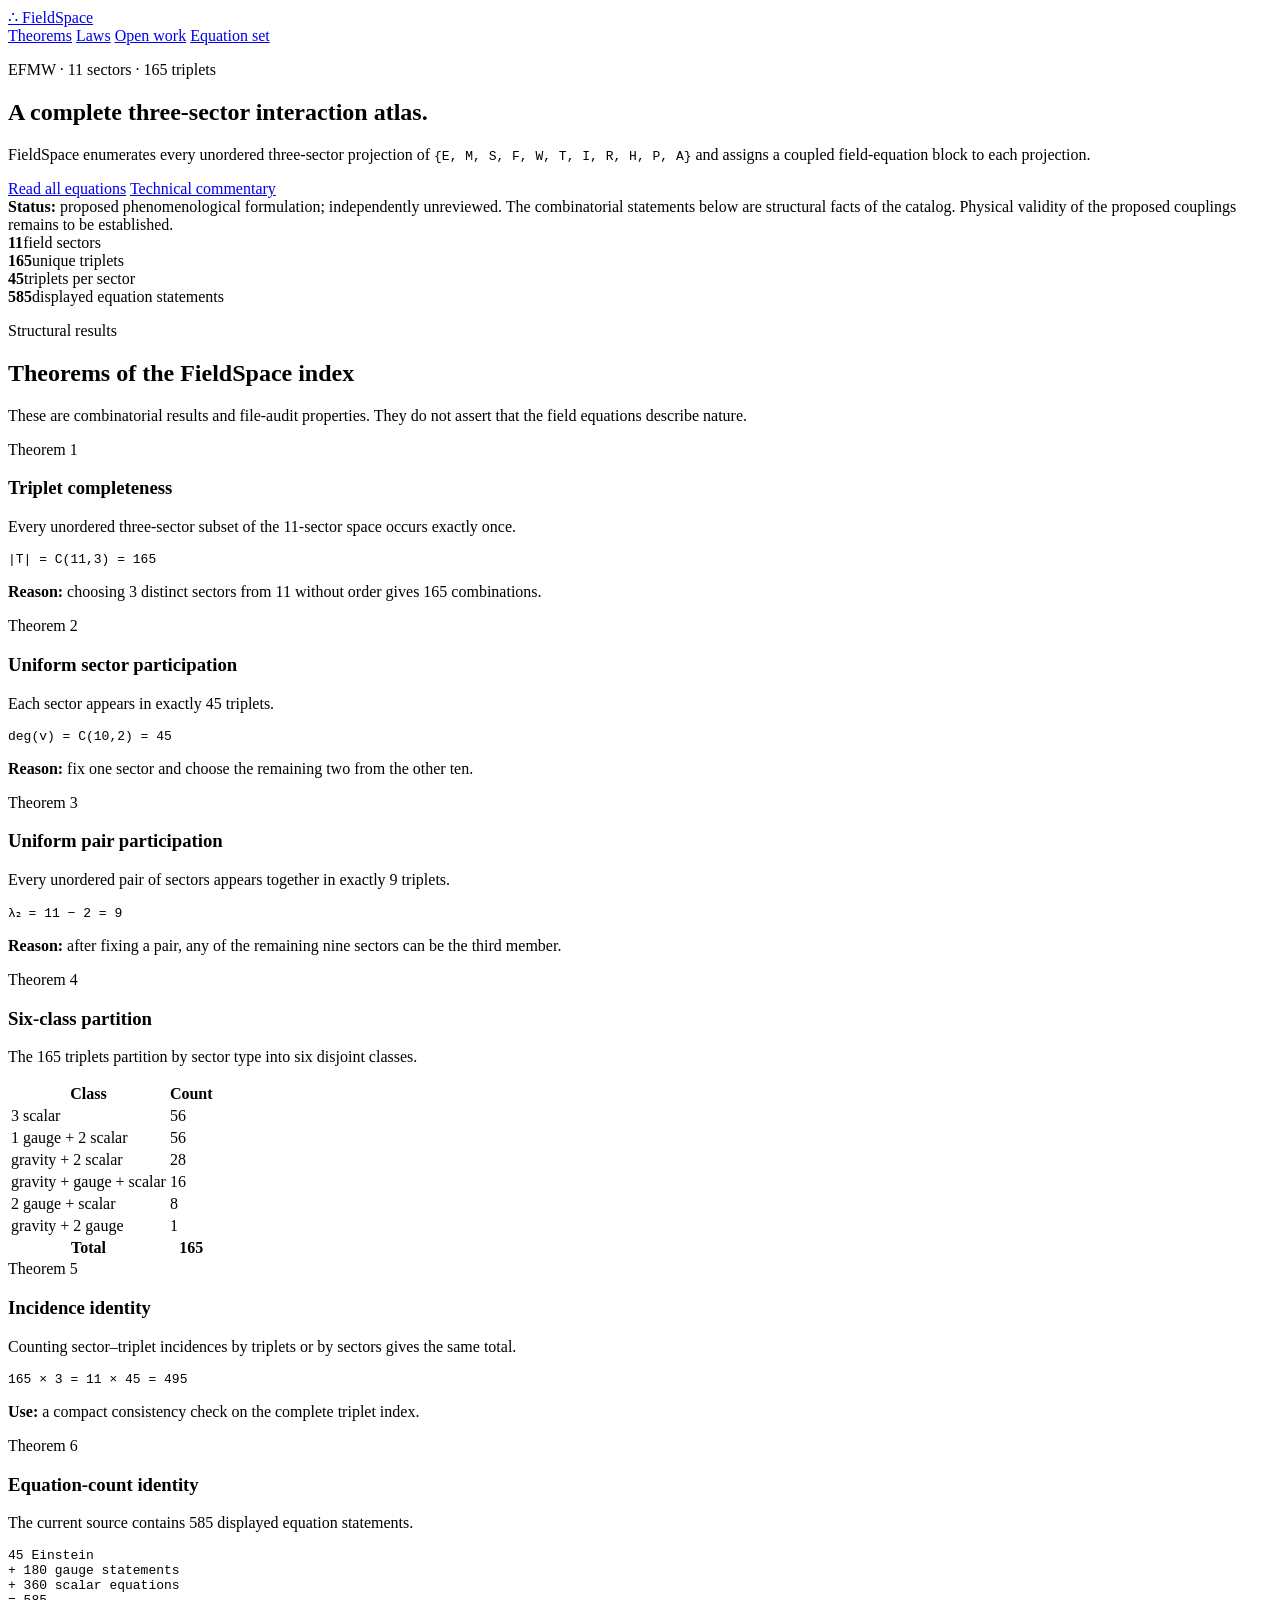
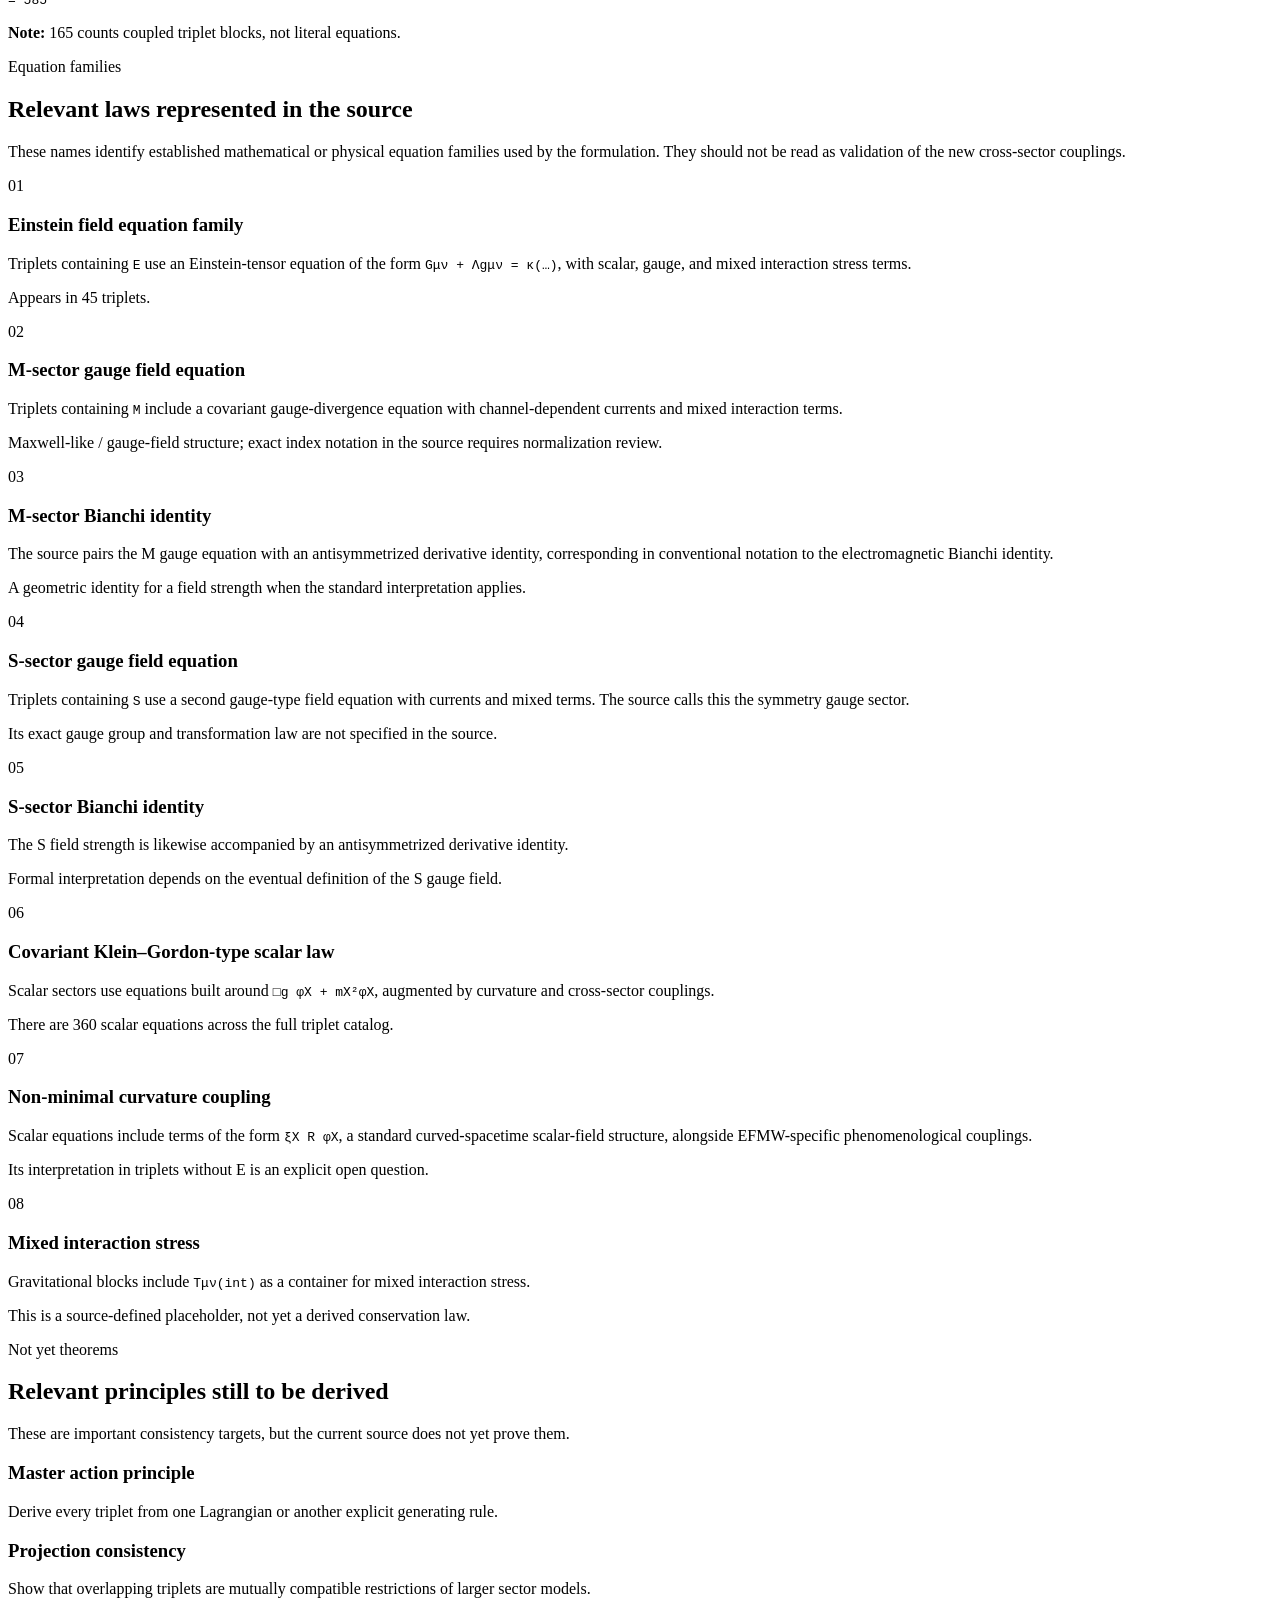
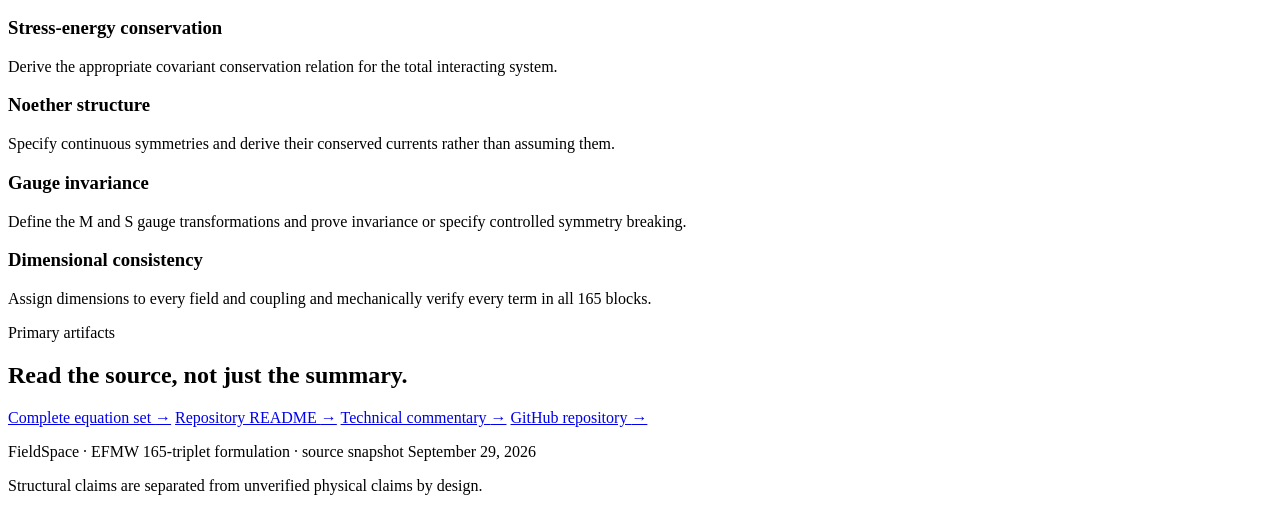
==== index.html @ adbf8b76 "Add FieldSpace theorem and laws website" ====
<!doctype html>
<html lang="en">
<head>
  <meta charset="utf-8">
  <meta name="viewport" content="width=device-width,initial-scale=1">
  <meta name="description" content="FieldSpace: the EFMW 165-triplet field-interaction formulation over an 11-sector field space.">
  <title>FieldSpace — EFMW 165</title>
  <link rel="stylesheet" href="styles.css">
</head>
<body>
  <header class="site-header">
    <a class="brand" href="#top" aria-label="FieldSpace home">
      <span class="mark" aria-hidden="true">∴</span>
      <span>FieldSpace</span>
    </a>
    <nav aria-label="Primary">
      <a href="#theorems">Theorems</a>
      <a href="#laws">Laws</a>
      <a href="#open">Open work</a>
      <a href="EFMW_165_field_equations.txt">Equation set</a>
    </nav>
  </header>

  <main id="top">
    <section class="hero">
      <p class="eyebrow">EFMW · 11 sectors · 165 triplets</p>
      <h1>A complete three-sector interaction atlas.</h1>
      <p class="lede">
        FieldSpace enumerates every unordered three-sector projection of
        <code>{E, M, S, F, W, T, I, R, H, P, A}</code> and assigns a coupled
        field-equation block to each projection.
      </p>
      <div class="hero-actions">
        <a class="button primary" href="EFMW_165_field_equations.txt">Read all equations</a>
        <a class="button" href="COMMENTARY.md">Technical commentary</a>
      </div>
      <div class="notice">
        <strong>Status:</strong> proposed phenomenological formulation; independently unreviewed.
        The combinatorial statements below are structural facts of the catalog. Physical validity of
        the proposed couplings remains to be established.
      </div>
    </section>

    <section class="stats" aria-label="FieldSpace statistics">
      <article><strong>11</strong><span>field sectors</span></article>
      <article><strong>165</strong><span>unique triplets</span></article>
      <article><strong>45</strong><span>triplets per sector</span></article>
      <article><strong>585</strong><span>displayed equation statements</span></article>
    </section>

    <section id="theorems" class="section">
      <div class="section-heading">
        <p class="eyebrow">Structural results</p>
        <h2>Theorems of the FieldSpace index</h2>
        <p>
          These are combinatorial results and file-audit properties. They do not assert that the
          field equations describe nature.
        </p>
      </div>

      <div class="cards">
        <article class="card theorem">
          <span class="tag">Theorem 1</span>
          <h3>Triplet completeness</h3>
          <p>Every unordered three-sector subset of the 11-sector space occurs exactly once.</p>
          <pre><code>|T| = C(11,3) = 165</code></pre>
          <p class="proof"><strong>Reason:</strong> choosing 3 distinct sectors from 11 without order gives 165 combinations.</p>
        </article>

        <article class="card theorem">
          <span class="tag">Theorem 2</span>
          <h3>Uniform sector participation</h3>
          <p>Each sector appears in exactly 45 triplets.</p>
          <pre><code>deg(v) = C(10,2) = 45</code></pre>
          <p class="proof"><strong>Reason:</strong> fix one sector and choose the remaining two from the other ten.</p>
        </article>

        <article class="card theorem">
          <span class="tag">Theorem 3</span>
          <h3>Uniform pair participation</h3>
          <p>Every unordered pair of sectors appears together in exactly 9 triplets.</p>
          <pre><code>λ₂ = 11 − 2 = 9</code></pre>
          <p class="proof"><strong>Reason:</strong> after fixing a pair, any of the remaining nine sectors can be the third member.</p>
        </article>

        <article class="card theorem">
          <span class="tag">Theorem 4</span>
          <h3>Six-class partition</h3>
          <p>The 165 triplets partition by sector type into six disjoint classes.</p>
          <table>
            <thead><tr><th>Class</th><th>Count</th></tr></thead>
            <tbody>
              <tr><td>3 scalar</td><td>56</td></tr>
              <tr><td>1 gauge + 2 scalar</td><td>56</td></tr>
              <tr><td>gravity + 2 scalar</td><td>28</td></tr>
              <tr><td>gravity + gauge + scalar</td><td>16</td></tr>
              <tr><td>2 gauge + scalar</td><td>8</td></tr>
              <tr><td>gravity + 2 gauge</td><td>1</td></tr>
            </tbody>
            <tfoot><tr><th>Total</th><th>165</th></tr></tfoot>
          </table>
        </article>

        <article class="card theorem">
          <span class="tag">Theorem 5</span>
          <h3>Incidence identity</h3>
          <p>Counting sector–triplet incidences by triplets or by sectors gives the same total.</p>
          <pre><code>165 × 3 = 11 × 45 = 495</code></pre>
          <p class="proof"><strong>Use:</strong> a compact consistency check on the complete triplet index.</p>
        </article>

        <article class="card theorem">
          <span class="tag">Theorem 6</span>
          <h3>Equation-count identity</h3>
          <p>The current source contains 585 displayed equation statements.</p>
          <pre><code>45 Einstein
+ 180 gauge statements
+ 360 scalar equations
= 585</code></pre>
          <p class="proof"><strong>Note:</strong> 165 counts coupled triplet blocks, not literal equations.</p>
        </article>
      </div>
    </section>

    <section id="laws" class="section alt">
      <div class="section-heading">
        <p class="eyebrow">Equation families</p>
        <h2>Relevant laws represented in the source</h2>
        <p>
          These names identify established mathematical or physical equation families used by the
          formulation. They should not be read as validation of the new cross-sector couplings.
        </p>
      </div>

      <div class="law-list">
        <article>
          <div>
            <span class="law-number">01</span>
            <h3>Einstein field equation family</h3>
          </div>
          <p>
            Triplets containing <code>E</code> use an Einstein-tensor equation of the form
            <code>Gμν + Λgμν = κ(…)</code>, with scalar, gauge, and mixed interaction stress terms.
          </p>
          <p class="meta">Appears in 45 triplets.</p>
        </article>

        <article>
          <div>
            <span class="law-number">02</span>
            <h3>M-sector gauge field equation</h3>
          </div>
          <p>
            Triplets containing <code>M</code> include a covariant gauge-divergence equation with
            channel-dependent currents and mixed interaction terms.
          </p>
          <p class="meta">Maxwell-like / gauge-field structure; exact index notation in the source requires normalization review.</p>
        </article>

        <article>
          <div>
            <span class="law-number">03</span>
            <h3>M-sector Bianchi identity</h3>
          </div>
          <p>
            The source pairs the M gauge equation with an antisymmetrized derivative identity,
            corresponding in conventional notation to the electromagnetic Bianchi identity.
          </p>
          <p class="meta">A geometric identity for a field strength when the standard interpretation applies.</p>
        </article>

        <article>
          <div>
            <span class="law-number">04</span>
            <h3>S-sector gauge field equation</h3>
          </div>
          <p>
            Triplets containing <code>S</code> use a second gauge-type field equation with currents
            and mixed terms. The source calls this the symmetry gauge sector.
          </p>
          <p class="meta">Its exact gauge group and transformation law are not specified in the source.</p>
        </article>

        <article>
          <div>
            <span class="law-number">05</span>
            <h3>S-sector Bianchi identity</h3>
          </div>
          <p>
            The S field strength is likewise accompanied by an antisymmetrized derivative identity.
          </p>
          <p class="meta">Formal interpretation depends on the eventual definition of the S gauge field.</p>
        </article>

        <article>
          <div>
            <span class="law-number">06</span>
            <h3>Covariant Klein–Gordon-type scalar law</h3>
          </div>
          <p>
            Scalar sectors use equations built around <code>□g φX + mX²φX</code>, augmented by
            curvature and cross-sector couplings.
          </p>
          <p class="meta">There are 360 scalar equations across the full triplet catalog.</p>
        </article>

        <article>
          <div>
            <span class="law-number">07</span>
            <h3>Non-minimal curvature coupling</h3>
          </div>
          <p>
            Scalar equations include terms of the form <code>ξX R φX</code>, a standard curved-spacetime
            scalar-field structure, alongside EFMW-specific phenomenological couplings.
          </p>
          <p class="meta">Its interpretation in triplets without E is an explicit open question.</p>
        </article>

        <article>
          <div>
            <span class="law-number">08</span>
            <h3>Mixed interaction stress</h3>
          </div>
          <p>
            Gravitational blocks include <code>Tμν(int)</code> as a container for mixed interaction stress.
          </p>
          <p class="meta">This is a source-defined placeholder, not yet a derived conservation law.</p>
        </article>
      </div>
    </section>

    <section id="open" class="section">
      <div class="section-heading">
        <p class="eyebrow">Not yet theorems</p>
        <h2>Relevant principles still to be derived</h2>
        <p>
          These are important consistency targets, but the current source does not yet prove them.
        </p>
      </div>

      <div class="open-grid">
        <article>
          <h3>Master action principle</h3>
          <p>Derive every triplet from one Lagrangian or another explicit generating rule.</p>
        </article>
        <article>
          <h3>Projection consistency</h3>
          <p>Show that overlapping triplets are mutually compatible restrictions of larger sector models.</p>
        </article>
        <article>
          <h3>Stress-energy conservation</h3>
          <p>Derive the appropriate covariant conservation relation for the total interacting system.</p>
        </article>
        <article>
          <h3>Noether structure</h3>
          <p>Specify continuous symmetries and derive their conserved currents rather than assuming them.</p>
        </article>
        <article>
          <h3>Gauge invariance</h3>
          <p>Define the M and S gauge transformations and prove invariance or specify controlled symmetry breaking.</p>
        </article>
        <article>
          <h3>Dimensional consistency</h3>
          <p>Assign dimensions to every field and coupling and mechanically verify every term in all 165 blocks.</p>
        </article>
      </div>
    </section>

    <section class="source-panel">
      <div>
        <p class="eyebrow">Primary artifacts</p>
        <h2>Read the source, not just the summary.</h2>
      </div>
      <div class="source-links">
        <a href="EFMW_165_field_equations.txt">Complete equation set <span>→</span></a>
        <a href="README.md">Repository README <span>→</span></a>
        <a href="COMMENTARY.md">Technical commentary <span>→</span></a>
        <a href="https://github.com/enuminous/FieldSpace">GitHub repository <span>→</span></a>
      </div>
    </section>
  </main>

  <footer>
    <p>FieldSpace · EFMW 165-triplet formulation · source snapshot September 29, 2026</p>
    <p>Structural claims are separated from unverified physical claims by design.</p>
  </footer>
</body>
</html>
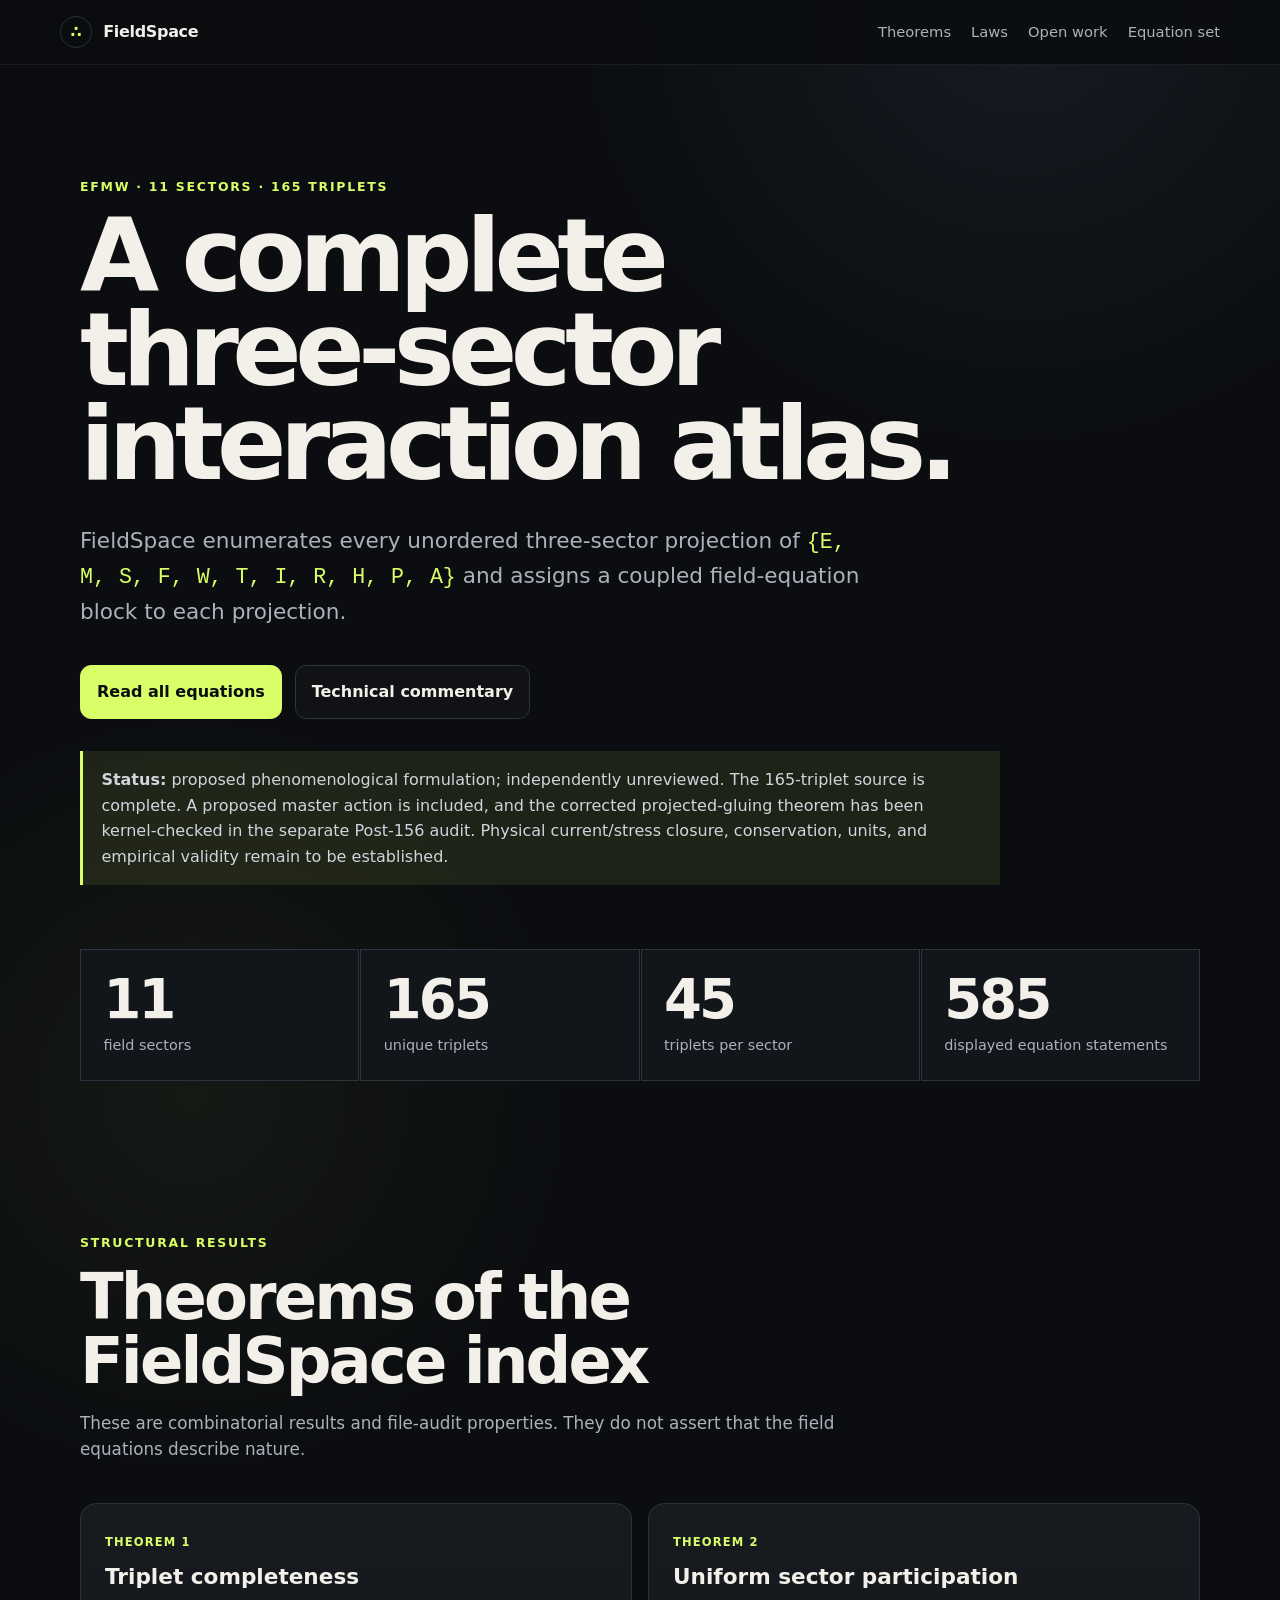
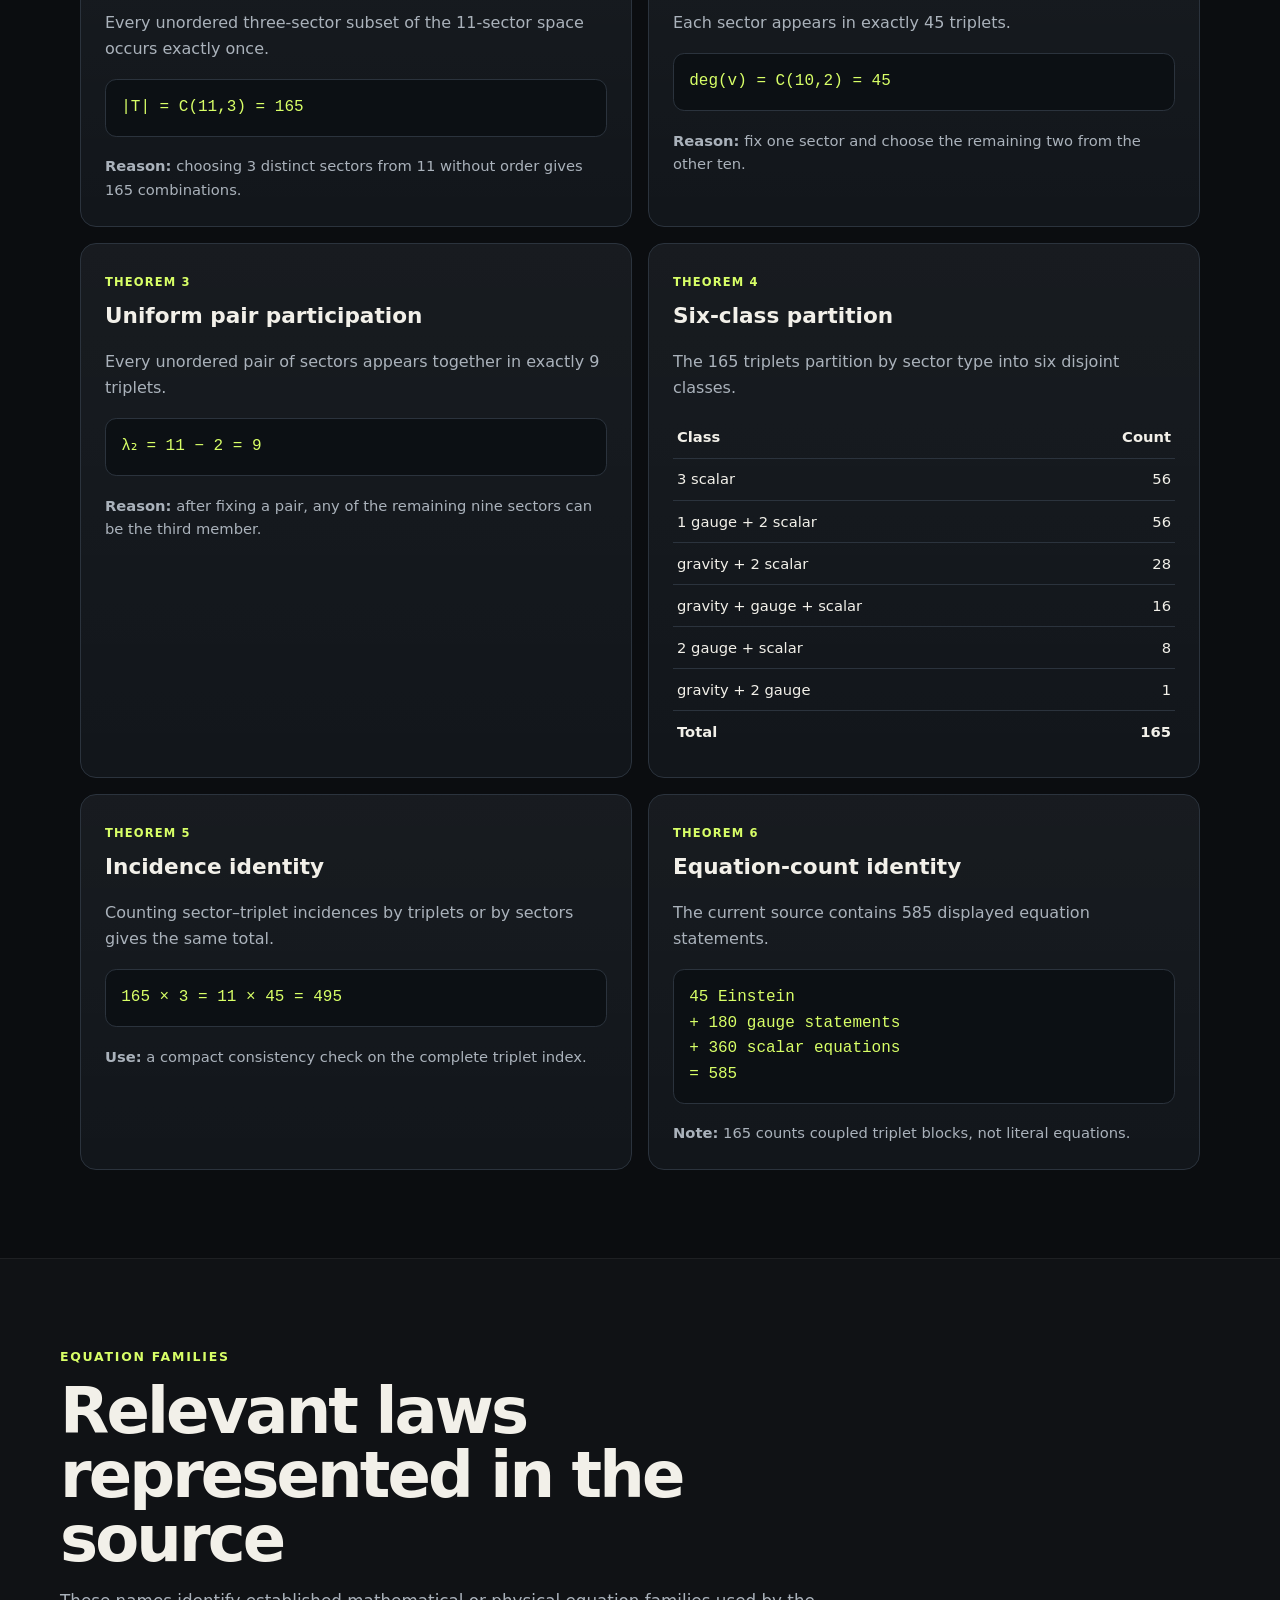
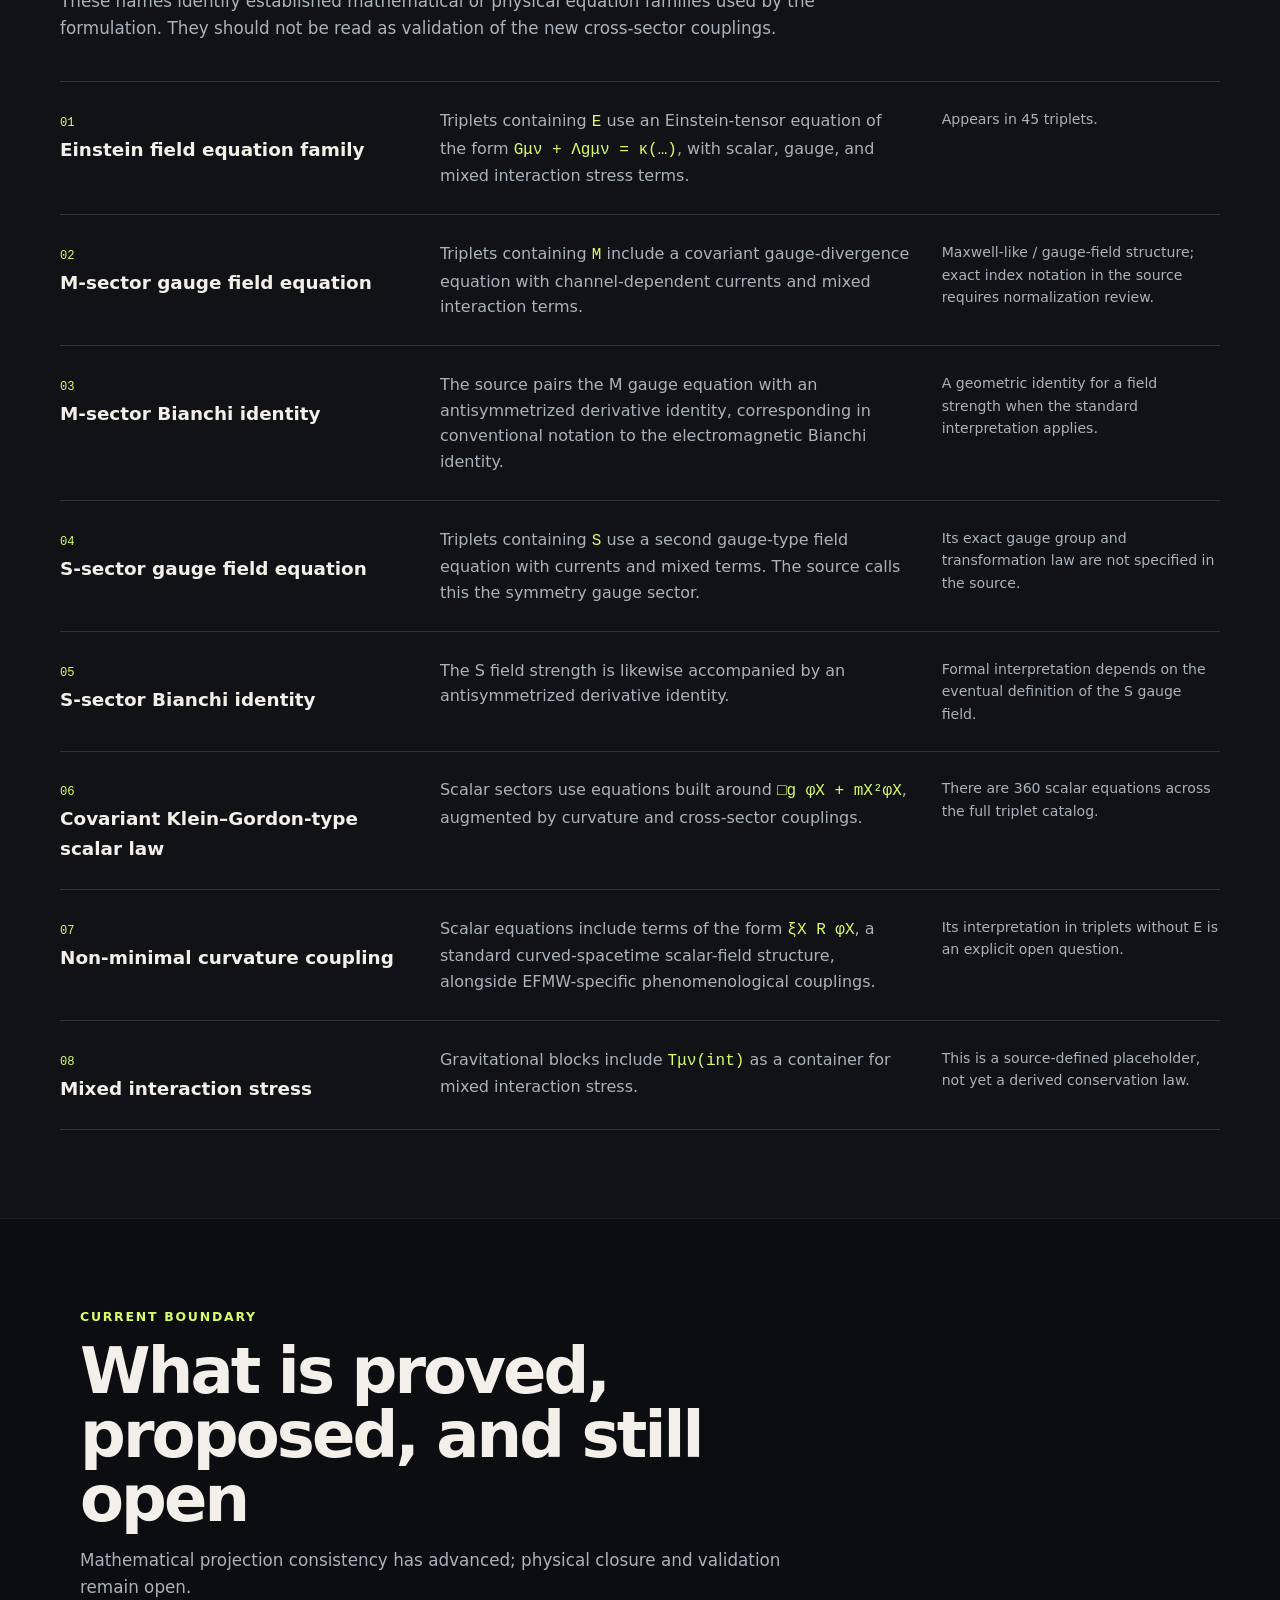
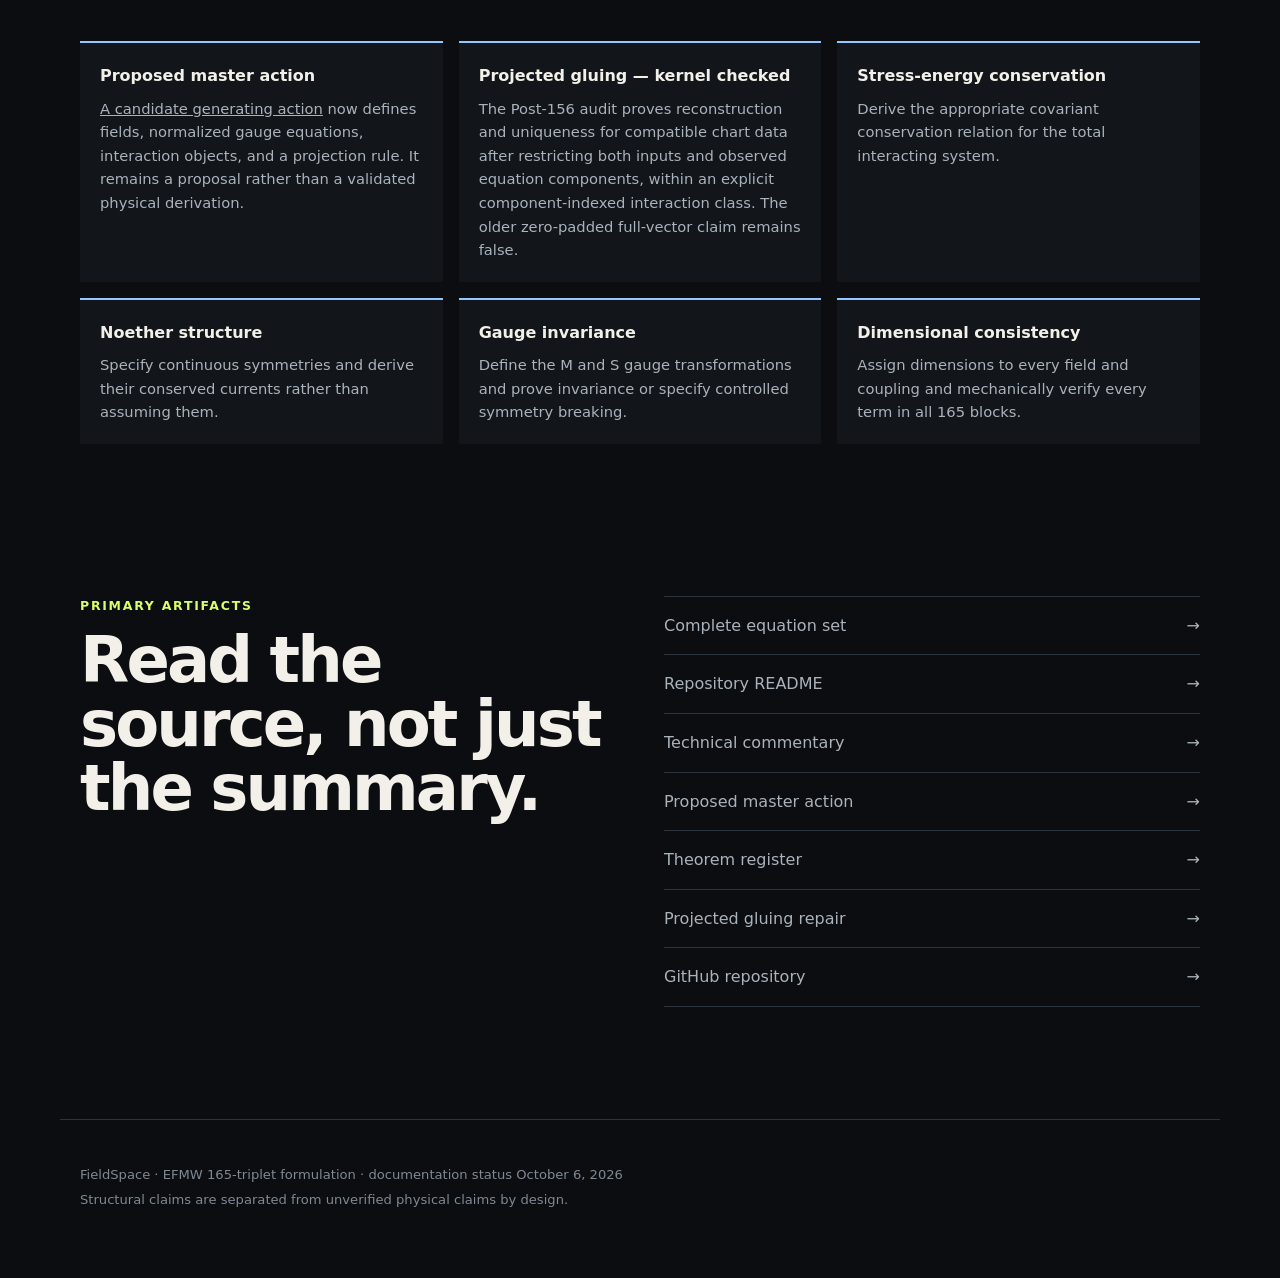
==== commit 3a5b659c: "Update FieldSpace site for master action and projected gluing status" ====
--- a/index.html
+++ b/index.html
@@ -36,8 +36,9 @@
       </div>
       <div class="notice">
         <strong>Status:</strong> proposed phenomenological formulation; independently unreviewed.
-        The combinatorial statements below are structural facts of the catalog. Physical validity of
-        the proposed couplings remains to be established.
+        The 165-triplet source is complete. A proposed master action is included, and the corrected
+        projected-gluing theorem has been kernel-checked in the separate Post-156 audit. Physical
+        current/stress closure, conservation, units, and empirical validity remain to be established.
       </div>
     </section>
 
@@ -231,21 +232,21 @@
 
     <section id="open" class="section">
       <div class="section-heading">
-        <p class="eyebrow">Not yet theorems</p>
-        <h2>Relevant principles still to be derived</h2>
+        <p class="eyebrow">Current boundary</p>
+        <h2>What is proved, proposed, and still open</h2>
         <p>
-          These are important consistency targets, but the current source does not yet prove them.
+          Mathematical projection consistency has advanced; physical closure and validation remain open.
         </p>
       </div>
 
       <div class="open-grid">
         <article>
-          <h3>Master action principle</h3>
-          <p>Derive every triplet from one Lagrangian or another explicit generating rule.</p>
-        </article>
-        <article>
-          <h3>Projection consistency</h3>
-          <p>Show that overlapping triplets are mutually compatible restrictions of larger sector models.</p>
+          <h3>Proposed master action</h3>
+          <p><a href="fieldspace_master_action.md">A candidate generating action</a> now defines fields, normalized gauge equations, interaction objects, and a projection rule. It remains a proposal rather than a validated physical derivation.</p>
+        </article>
+        <article>
+          <h3>Projected gluing — kernel checked</h3>
+          <p>The Post-156 audit proves reconstruction and uniqueness for compatible chart data after restricting both inputs and observed equation components, within an explicit component-indexed interaction class. The older zero-padded full-vector claim remains false.</p>
         </article>
         <article>
           <h3>Stress-energy conservation</h3>
@@ -275,13 +276,16 @@
         <a href="EFMW_165_field_equations.txt">Complete equation set <span>→</span></a>
         <a href="README.md">Repository README <span>→</span></a>
         <a href="COMMENTARY.md">Technical commentary <span>→</span></a>
+        <a href="fieldspace_master_action.md">Proposed master action <span>→</span></a>
+        <a href="THEOREM_REGISTER.md">Theorem register <span>→</span></a>
+        <a href="https://github.com/enuminous/EFMW_Post156_Zoo_Audit/blob/main/docs/PROJECTED_GLUING_REPAIR.md">Projected gluing repair <span>→</span></a>
         <a href="https://github.com/enuminous/FieldSpace">GitHub repository <span>→</span></a>
       </div>
     </section>
   </main>
 
   <footer>
-    <p>FieldSpace · EFMW 165-triplet formulation · source snapshot September 29, 2026</p>
+    <p>FieldSpace · EFMW 165-triplet formulation · documentation status October 6, 2026</p>
     <p>Structural claims are separated from unverified physical claims by design.</p>
   </footer>
 </body>
--- a/styles.css
+++ b/styles.css
@@ -0,0 +1,329 @@
+:root {
+  --bg: #0b0d10;
+  --panel: #12161b;
+  --panel-2: #171c22;
+  --text: #f2f0e9;
+  --muted: #aab2bb;
+  --line: #2b333d;
+  --accent: #d8ff67;
+  --accent-soft: rgba(216,255,103,.09);
+  --blue: #91c9ff;
+  --max: 1160px;
+}
+* { box-sizing: border-box; }
+html { scroll-behavior: smooth; }
+body {
+  margin: 0;
+  background:
+    radial-gradient(circle at 80% 0%, rgba(145,201,255,.08), transparent 28rem),
+    radial-gradient(circle at 15% 18%, rgba(216,255,103,.05), transparent 24rem),
+    var(--bg);
+  color: var(--text);
+  font-family: Inter, ui-sans-serif, system-ui, -apple-system, BlinkMacSystemFont, "Segoe UI", sans-serif;
+  line-height: 1.6;
+}
+a { color: inherit; }
+code, pre {
+  font-family: "SFMono-Regular", Consolas, "Liberation Mono", monospace;
+}
+code {
+  color: var(--accent);
+}
+.site-header {
+  position: sticky;
+  top: 0;
+  z-index: 10;
+  display: flex;
+  justify-content: space-between;
+  align-items: center;
+  gap: 2rem;
+  padding: 1rem max(1.25rem, calc((100vw - var(--max))/2));
+  border-bottom: 1px solid rgba(255,255,255,.07);
+  background: rgba(11,13,16,.87);
+  backdrop-filter: blur(16px);
+}
+.brand {
+  display: flex;
+  gap: .7rem;
+  align-items: center;
+  text-decoration: none;
+  font-weight: 760;
+  letter-spacing: -.02em;
+}
+.mark {
+  display: grid;
+  place-items: center;
+  width: 2rem;
+  height: 2rem;
+  border: 1px solid var(--line);
+  border-radius: 50%;
+  color: var(--accent);
+}
+nav {
+  display: flex;
+  gap: 1.25rem;
+  flex-wrap: wrap;
+}
+nav a {
+  color: var(--muted);
+  font-size: .92rem;
+  text-decoration: none;
+}
+nav a:hover { color: var(--text); }
+main { overflow: hidden; }
+.hero {
+  max-width: var(--max);
+  margin: 0 auto;
+  padding: 7rem 1.25rem 4rem;
+}
+.eyebrow {
+  margin: 0 0 .75rem;
+  color: var(--accent);
+  font-size: .78rem;
+  font-weight: 800;
+  letter-spacing: .14em;
+  text-transform: uppercase;
+}
+h1 {
+  max-width: 900px;
+  margin: 0;
+  font-size: clamp(3.1rem, 8vw, 7.5rem);
+  line-height: .92;
+  letter-spacing: -.065em;
+  font-weight: 820;
+}
+.lede {
+  max-width: 800px;
+  margin: 2rem 0 0;
+  color: var(--muted);
+  font-size: clamp(1.05rem, 2vw, 1.35rem);
+}
+.hero-actions {
+  display: flex;
+  gap: .8rem;
+  flex-wrap: wrap;
+  margin-top: 2.25rem;
+}
+.button {
+  display: inline-block;
+  padding: .82rem 1rem;
+  border: 1px solid var(--line);
+  border-radius: .7rem;
+  text-decoration: none;
+  font-weight: 700;
+  background: rgba(255,255,255,.02);
+}
+.button:hover { border-color: #4a5664; }
+.button.primary {
+  color: #0b0d10;
+  background: var(--accent);
+  border-color: var(--accent);
+}
+.notice {
+  max-width: 920px;
+  margin-top: 2rem;
+  padding: 1rem 1.15rem;
+  border-left: 3px solid var(--accent);
+  background: var(--accent-soft);
+  color: #cfd5dc;
+}
+.stats {
+  max-width: var(--max);
+  margin: 0 auto 4rem;
+  padding: 0 1.25rem;
+  display: grid;
+  grid-template-columns: repeat(4, 1fr);
+  gap: 1px;
+}
+.stats article {
+  padding: 1.4rem;
+  background: var(--panel);
+  border: 1px solid var(--line);
+}
+.stats strong {
+  display: block;
+  font-size: clamp(2rem, 5vw, 3.4rem);
+  line-height: 1;
+  letter-spacing: -.05em;
+}
+.stats span {
+  display: block;
+  margin-top: .45rem;
+  color: var(--muted);
+  font-size: .9rem;
+}
+.section {
+  max-width: var(--max);
+  margin: 0 auto;
+  padding: 5.5rem 1.25rem;
+}
+.section.alt {
+  max-width: none;
+  padding-left: max(1.25rem, calc((100vw - var(--max))/2));
+  padding-right: max(1.25rem, calc((100vw - var(--max))/2));
+  background: rgba(255,255,255,.018);
+  border-top: 1px solid rgba(255,255,255,.06);
+  border-bottom: 1px solid rgba(255,255,255,.06);
+}
+.section-heading {
+  max-width: 760px;
+  margin-bottom: 2.5rem;
+}
+.section h2,
+.source-panel h2 {
+  margin: 0;
+  font-size: clamp(2.2rem, 5vw, 4.2rem);
+  line-height: 1;
+  letter-spacing: -.045em;
+}
+.section-heading > p:last-child {
+  color: var(--muted);
+  font-size: 1.05rem;
+}
+.cards {
+  display: grid;
+  grid-template-columns: repeat(2, 1fr);
+  gap: 1rem;
+}
+.card {
+  padding: 1.5rem;
+  border: 1px solid var(--line);
+  border-radius: 1rem;
+  background: linear-gradient(180deg, rgba(255,255,255,.025), transparent), var(--panel);
+}
+.card h3 {
+  margin: .35rem 0 .5rem;
+  font-size: 1.35rem;
+}
+.tag {
+  color: var(--accent);
+  font-size: .72rem;
+  font-weight: 800;
+  letter-spacing: .1em;
+  text-transform: uppercase;
+}
+.card > p { color: var(--muted); }
+.card pre {
+  overflow: auto;
+  margin: 1.1rem 0;
+  padding: .95rem;
+  border: 1px solid var(--line);
+  border-radius: .7rem;
+  background: #0c1014;
+  color: var(--blue);
+}
+.proof {
+  margin-bottom: 0;
+  font-size: .92rem;
+}
+table {
+  width: 100%;
+  border-collapse: collapse;
+  margin-top: 1rem;
+  font-size: .92rem;
+}
+th, td {
+  padding: .55rem .25rem;
+  border-bottom: 1px solid var(--line);
+  text-align: left;
+}
+th:last-child, td:last-child { text-align: right; }
+tfoot th { border-bottom: 0; }
+.law-list {
+  border-top: 1px solid var(--line);
+}
+.law-list article {
+  display: grid;
+  grid-template-columns: minmax(220px, 1fr) minmax(320px, 1.35fr) minmax(200px, .8fr);
+  gap: 2rem;
+  padding: 1.6rem 0;
+  border-bottom: 1px solid var(--line);
+  align-items: start;
+}
+.law-list h3 {
+  margin: .1rem 0 0;
+  font-size: 1.15rem;
+}
+.law-number {
+  color: var(--accent);
+  font-family: monospace;
+  font-size: .76rem;
+}
+.law-list p {
+  margin: 0;
+  color: var(--muted);
+}
+.meta {
+  font-size: .88rem;
+}
+.open-grid {
+  display: grid;
+  grid-template-columns: repeat(3, 1fr);
+  gap: 1rem;
+}
+.open-grid article {
+  padding: 1.25rem;
+  border-top: 2px solid var(--blue);
+  background: var(--panel);
+}
+.open-grid h3 {
+  margin: 0 0 .5rem;
+  font-size: 1rem;
+}
+.open-grid p {
+  margin: 0;
+  color: var(--muted);
+  font-size: .92rem;
+}
+.source-panel {
+  max-width: var(--max);
+  margin: 2rem auto 5rem;
+  padding: 2rem 1.25rem;
+  display: grid;
+  grid-template-columns: 1fr 1fr;
+  gap: 3rem;
+}
+.source-links {
+  border-top: 1px solid var(--line);
+}
+.source-links a {
+  display: flex;
+  justify-content: space-between;
+  padding: 1rem 0;
+  border-bottom: 1px solid var(--line);
+  color: var(--muted);
+  text-decoration: none;
+}
+.source-links a:hover {
+  color: var(--text);
+}
+footer {
+  max-width: var(--max);
+  margin: 0 auto;
+  padding: 2.5rem 1.25rem 4rem;
+  border-top: 1px solid var(--line);
+  color: #7f8994;
+  font-size: .82rem;
+}
+footer p { margin: .25rem 0; }
+
+@media (max-width: 850px) {
+  .site-header {
+    position: static;
+    align-items: flex-start;
+    flex-direction: column;
+    gap: .75rem;
+  }
+  nav { gap: .8rem 1rem; }
+  .hero { padding-top: 4.5rem; }
+  .stats { grid-template-columns: repeat(2, 1fr); }
+  .cards { grid-template-columns: 1fr; }
+  .law-list article { grid-template-columns: 1fr; gap: .55rem; }
+  .open-grid { grid-template-columns: repeat(2, 1fr); }
+  .source-panel { grid-template-columns: 1fr; gap: 2rem; }
+}
+@media (max-width: 520px) {
+  .stats { grid-template-columns: 1fr 1fr; }
+  .open-grid { grid-template-columns: 1fr; }
+  h1 { font-size: 3.3rem; }
+}
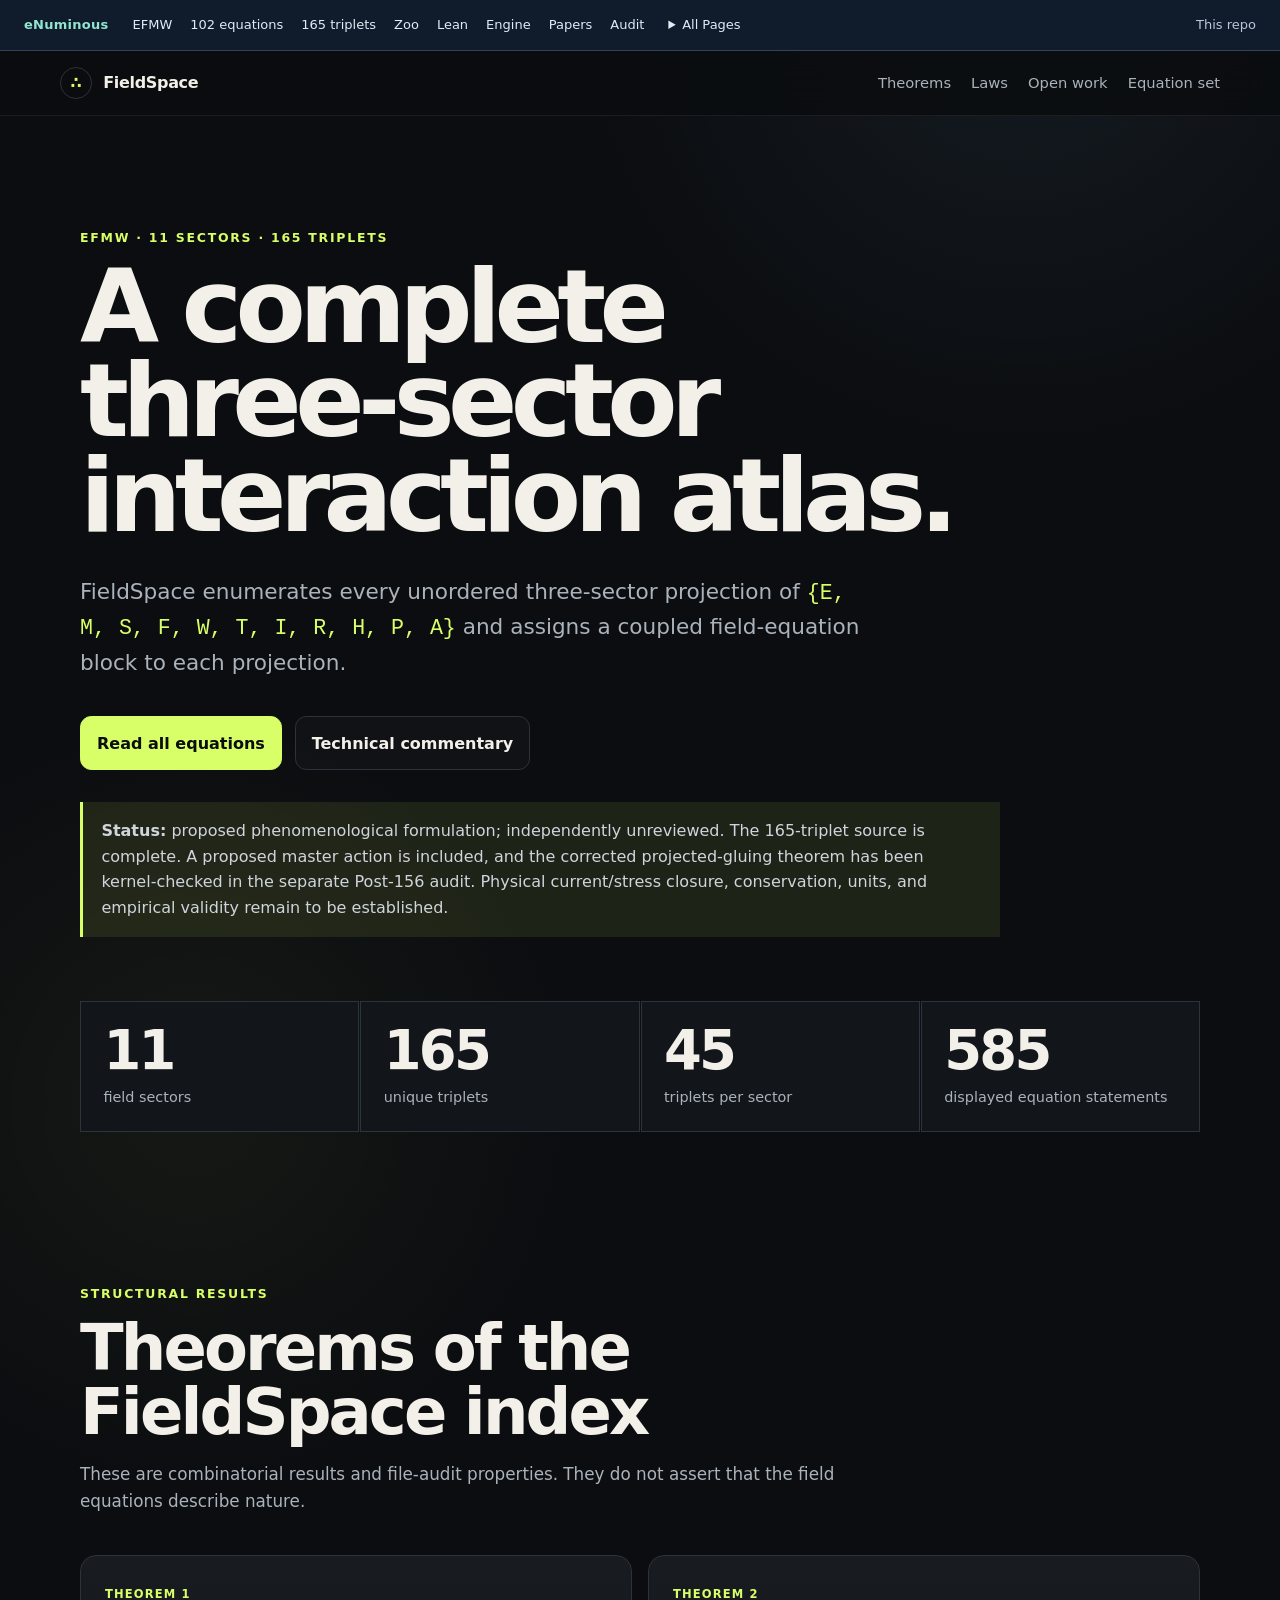
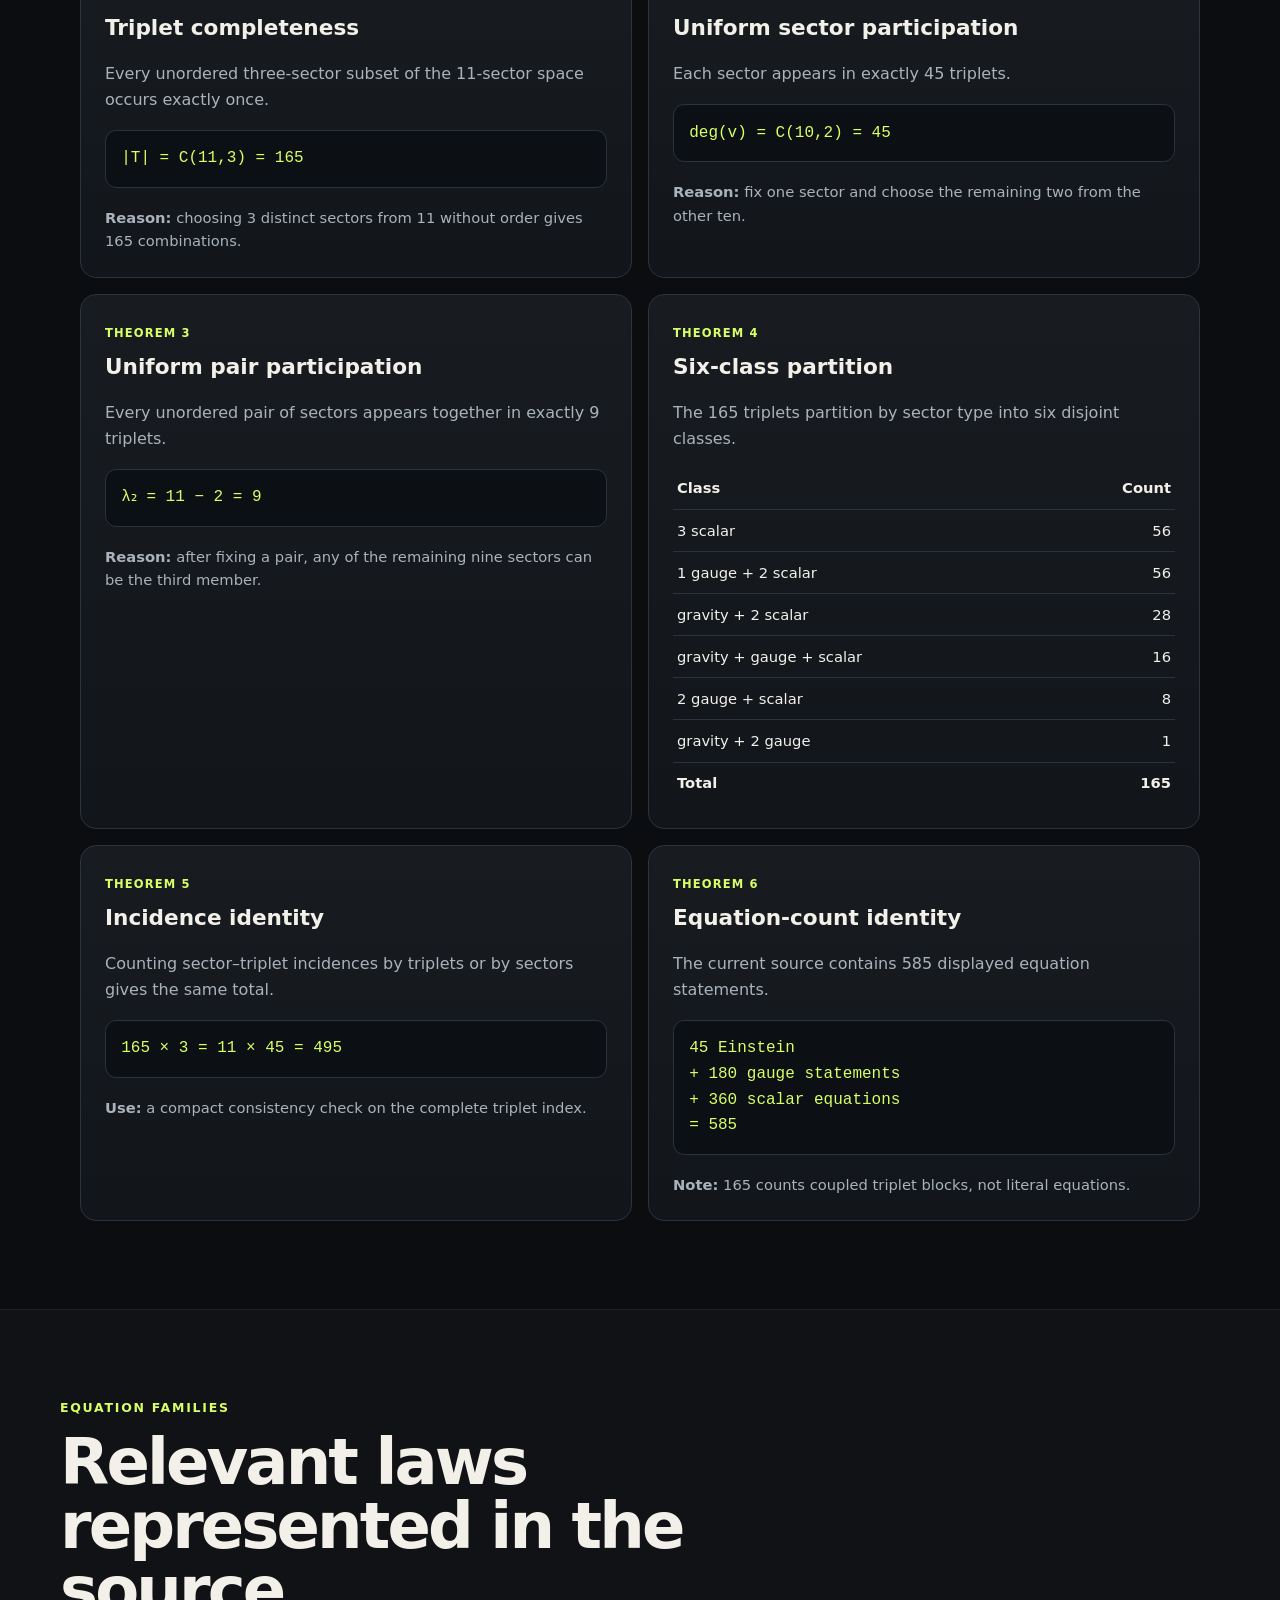
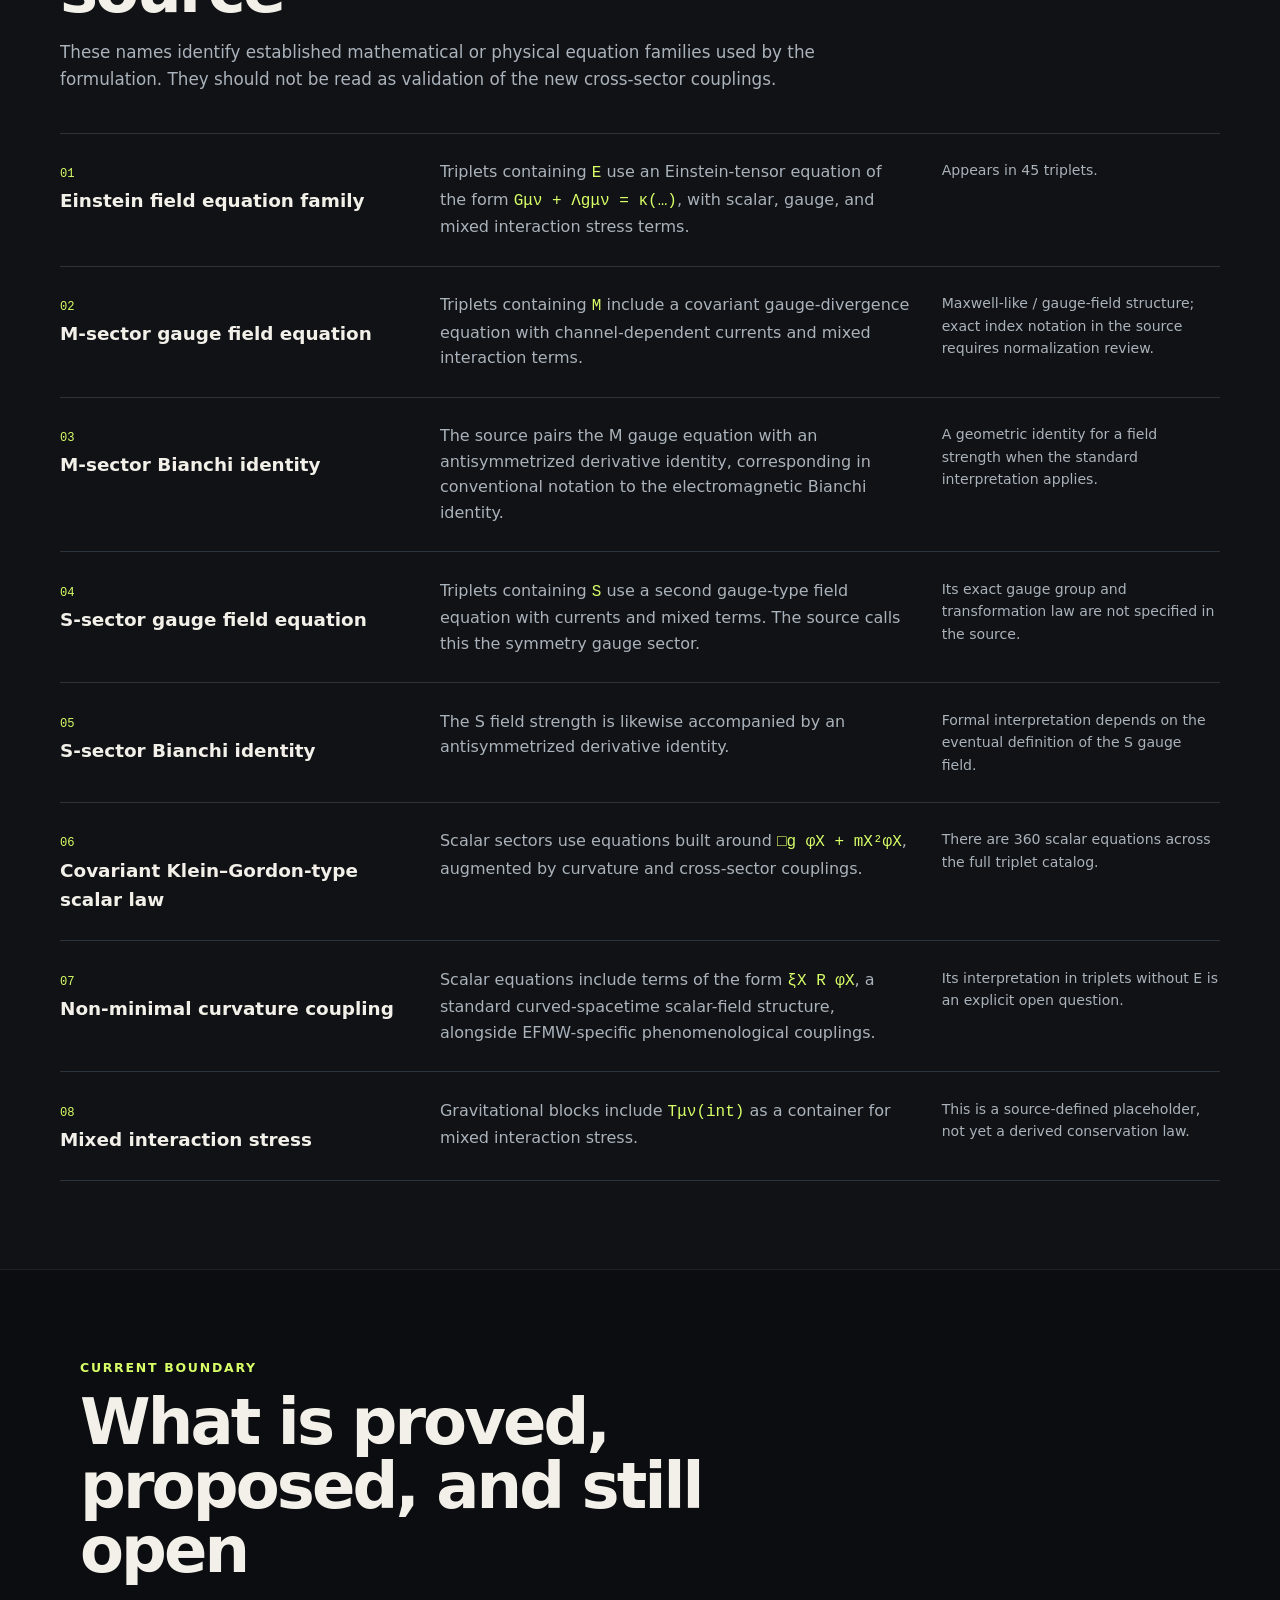
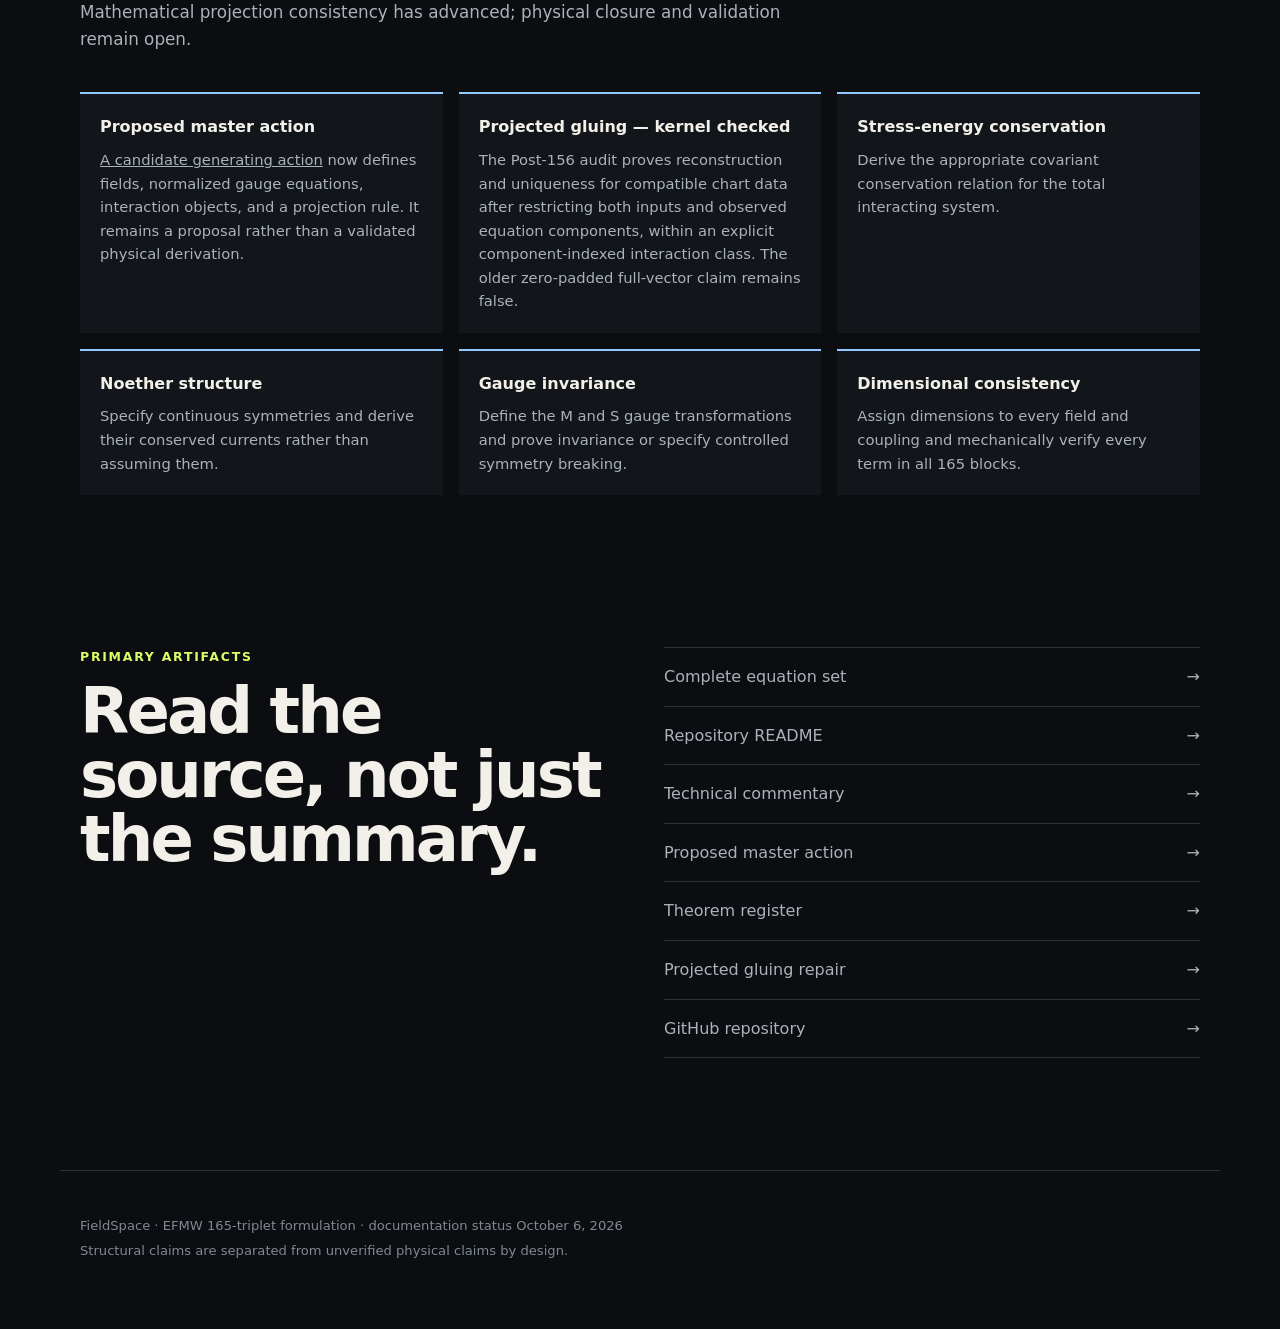
==== commit bbeaf477: "Add shared eNuminous navigation and verified repository links" ====
--- a/index.html
+++ b/index.html
@@ -8,6 +8,11 @@
   <link rel="stylesheet" href="styles.css">
 </head>
 <body>
+<!-- ENUMINOUS-NAV:START -->
+<style>#enuminous-network{display:block!important;position:relative!important;z-index:9999;isolation:isolate;width:100%!important;max-width:none!important;margin:0!important;padding:0!important;flex:0 0 auto;grid-column:1/-1;text-align:left!important;background:#101b2b!important;color:#edf3fb!important;border:0!important;border-bottom:1px solid #30435c!important;font:13px/1.4 system-ui,-apple-system,BlinkMacSystemFont,"Segoe UI",sans-serif!important;letter-spacing:normal!important;box-sizing:border-box!important}#enuminous-network *{box-sizing:border-box}#enuminous-network .en-row{display:flex;align-items:center;flex-wrap:wrap;gap:4px 8px;max-width:1500px;margin:0 auto;padding:9px 16px}#enuminous-network a,#enuminous-network summary{font:inherit!important;font-size:13px!important;font-weight:500!important;line-height:1.4!important;letter-spacing:normal!important;text-transform:none!important;color:#e2eaf5!important;background:transparent!important;border:0!important;border-radius:5px!important;box-shadow:none!important;text-decoration:none!important;white-space:normal;display:inline-block;padding:7px 8px!important;margin:0!important;cursor:pointer}#enuminous-network a:hover,#enuminous-network summary:hover{background:#253950!important;color:white!important}#enuminous-network a:focus-visible,#enuminous-network summary:focus-visible{outline:2px solid #8ddbcf!important;outline-offset:2px}#enuminous-network .en-brand{font-weight:800!important;color:#92e5d1!important;letter-spacing:.02em!important}#enuminous-network .en-links{display:flex;align-items:center;flex-wrap:wrap;gap:2px}#enuminous-network details{display:block;position:relative;margin:0;padding:0;border:0;background:transparent;color:inherit;font:inherit;box-shadow:none}#enuminous-network summary{display:list-item!important;list-style:disclosure-closed inside}#enuminous-network details[open]>summary{list-style-type:disclosure-open}#enuminous-network .en-pages{position:absolute;right:0;top:100%;width:min(360px,85vw);max-height:65vh;overflow:auto;overscroll-behavior:contain;background:#142238;border:1px solid #30435c;border-radius:8px;padding:8px;box-shadow:0 12px 32px #0006}#enuminous-network .en-pages a{display:block;overflow-wrap:anywhere}#enuminous-network .en-source{margin-left:auto!important;color:#b8c7da!important}@media(max-width:640px){#enuminous-network .en-row{padding:8px;gap:2px}#enuminous-network .en-links{order:3;width:100%;gap:0}#enuminous-network .en-links a{padding:6px 7px!important;font-size:12px!important}#enuminous-network .en-pages{left:0;right:auto;width:min(330px,80vw)}}</style>
+<div id="enuminous-network" role="navigation" aria-label="eNuminous repository network" data-version="1"><div class="en-row"><a class="en-brand" href="https://enuminous.github.io/EFMW/repositories.html">eNuminous</a><div class="en-links"><a href="https://enuminous.github.io/EFMW/">EFMW</a><a href="https://github.com/enuminous/Monolithic_102_EFMW">102 equations</a><a href="https://enuminous.github.io/FieldSpace/">165 triplets</a><a href="https://enuminous.github.io/Tortoise/">Zoo</a><a href="https://enuminous.github.io/Aristotle-102-Monolithic-Lean/">Lean</a><a href="https://enuminous.github.io/Archimedes-Engine/">Engine</a><a href="https://enuminous.github.io/medium/papers-essays-index.html">Papers</a><a href="https://github.com/enuminous/EFMW_Post156_Zoo_Audit/blob/main/portfolio/INTERLOCK_AUDIT.md">Audit</a></div><details><summary>All Pages</summary><div class="en-pages"><a href="https://enuminous.github.io/Archimedes-3D/">Archimedes-3D</a><a href="https://enuminous.github.io/Archimedes-Engine/">Archimedes-Engine</a><a href="https://enuminous.github.io/Archimedes-Field-Lab/">Archimedes-Field-Lab</a><a href="https://enuminous.github.io/Aristotle-102-Monolithic-Lean/">Aristotle-102-Monolithic-Lean</a><a href="https://enuminous.github.io/Aristotle-165-Einsteinian-Tensors/">Aristotle-165-Einsteinian-Tensors</a><a href="https://enuminous.github.io/Aristotle-Agreement-and-Surprise-Global-Equalibrium-from-Local-Repair/">Aristotle-Agreement-and-Surprise-Global-Equalibrium-from-Local-Repair</a><a href="https://enuminous.github.io/Aristotle_EFMW_Lean/">Aristotle_EFMW_Lean</a><a href="https://enuminous.github.io/Avenue5/">Avenue5</a><a href="https://enuminous.github.io/Borges-Library-CollapseOmega/">Borges-Library-CollapseOmega</a><a href="https://enuminous.github.io/Cadence-Zoo-Evidence/">Cadence-Zoo-Evidence</a><a href="https://enuminous.github.io/Coherence-Prediction-Engine/">Coherence-Prediction-Engine</a><a href="https://enuminous.github.io/EFMW/">EFMW</a><a href="https://enuminous.github.io/EFMW-Axioms/">EFMW-Axioms</a><a href="https://enuminous.github.io/EFMW-Constants-Problem/">EFMW-Constants-Problem</a><a href="https://enuminous.github.io/EFMW-Neutron-Star-Glitch-Resonance/">EFMW-Neutron-Star-Glitch-Resonance</a><a href="https://enuminous.github.io/EFMW-Scientific-Claims/">EFMW-Scientific-Claims</a><a href="https://enuminous.github.io/Emergentology/">Emergentology</a><a href="https://enuminous.github.io/FieldSpace/">FieldSpace</a><a href="https://enuminous.github.io/Mathematics-and-Elite-Squad-Dynamics/">Mathematics-and-Elite-Squad-Dynamics</a><a href="https://enuminous.github.io/medium/">medium</a><a href="https://enuminous.github.io/Medium2/">Medium2</a><a href="https://enuminous.github.io/Medium3/">Medium3</a><a href="https://enuminous.github.io/Tortoise/">Tortoise</a><a href="https://enuminous.github.io/Universal-Cognitive-Attractor/">Universal-Cognitive-Attractor</a><a href="https://enuminous.github.io/Verbinski-Protocol/">Verbinski-Protocol</a></div></details><a class="en-source" href="https://github.com/enuminous/FieldSpace">This repo</a></div></div>
+<!-- ENUMINOUS-NAV:END -->
+
   <header class="site-header">
     <a class="brand" href="#top" aria-label="FieldSpace home">
       <span class="mark" aria-hidden="true">∴</span>
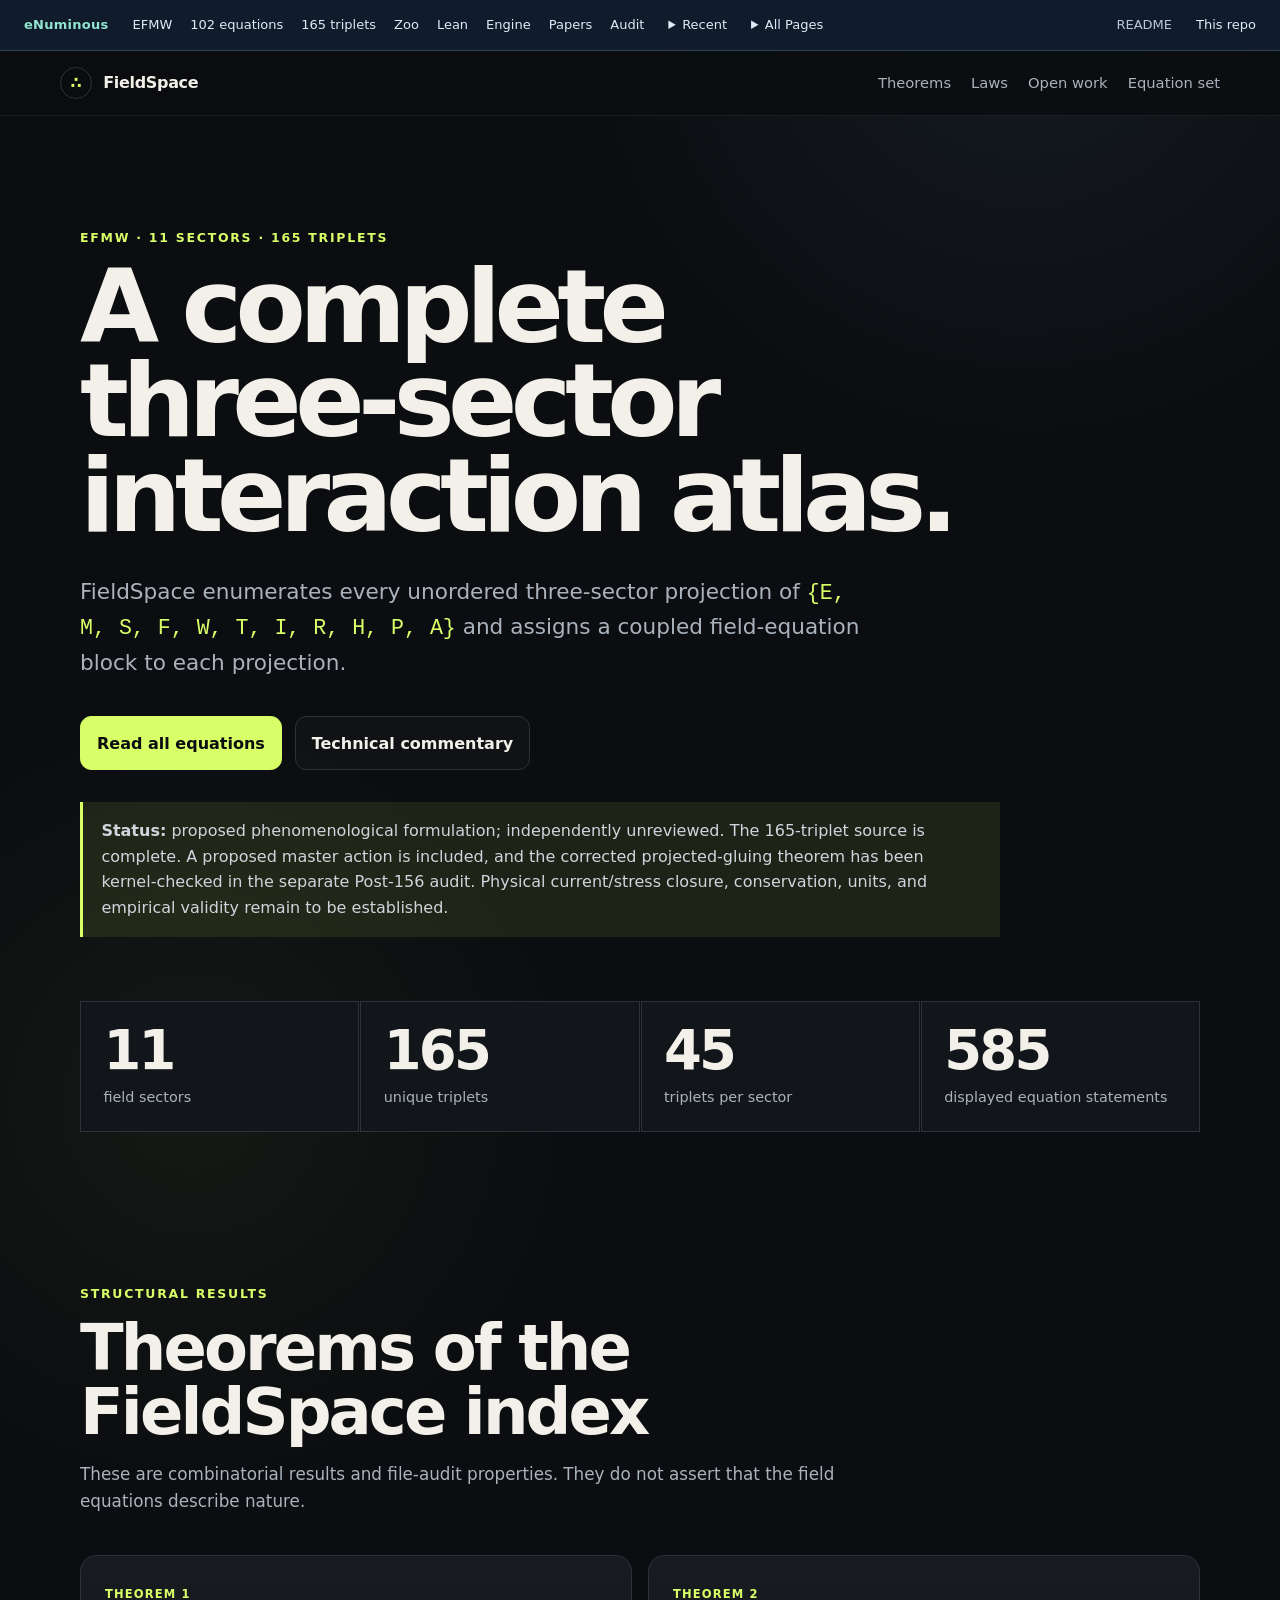
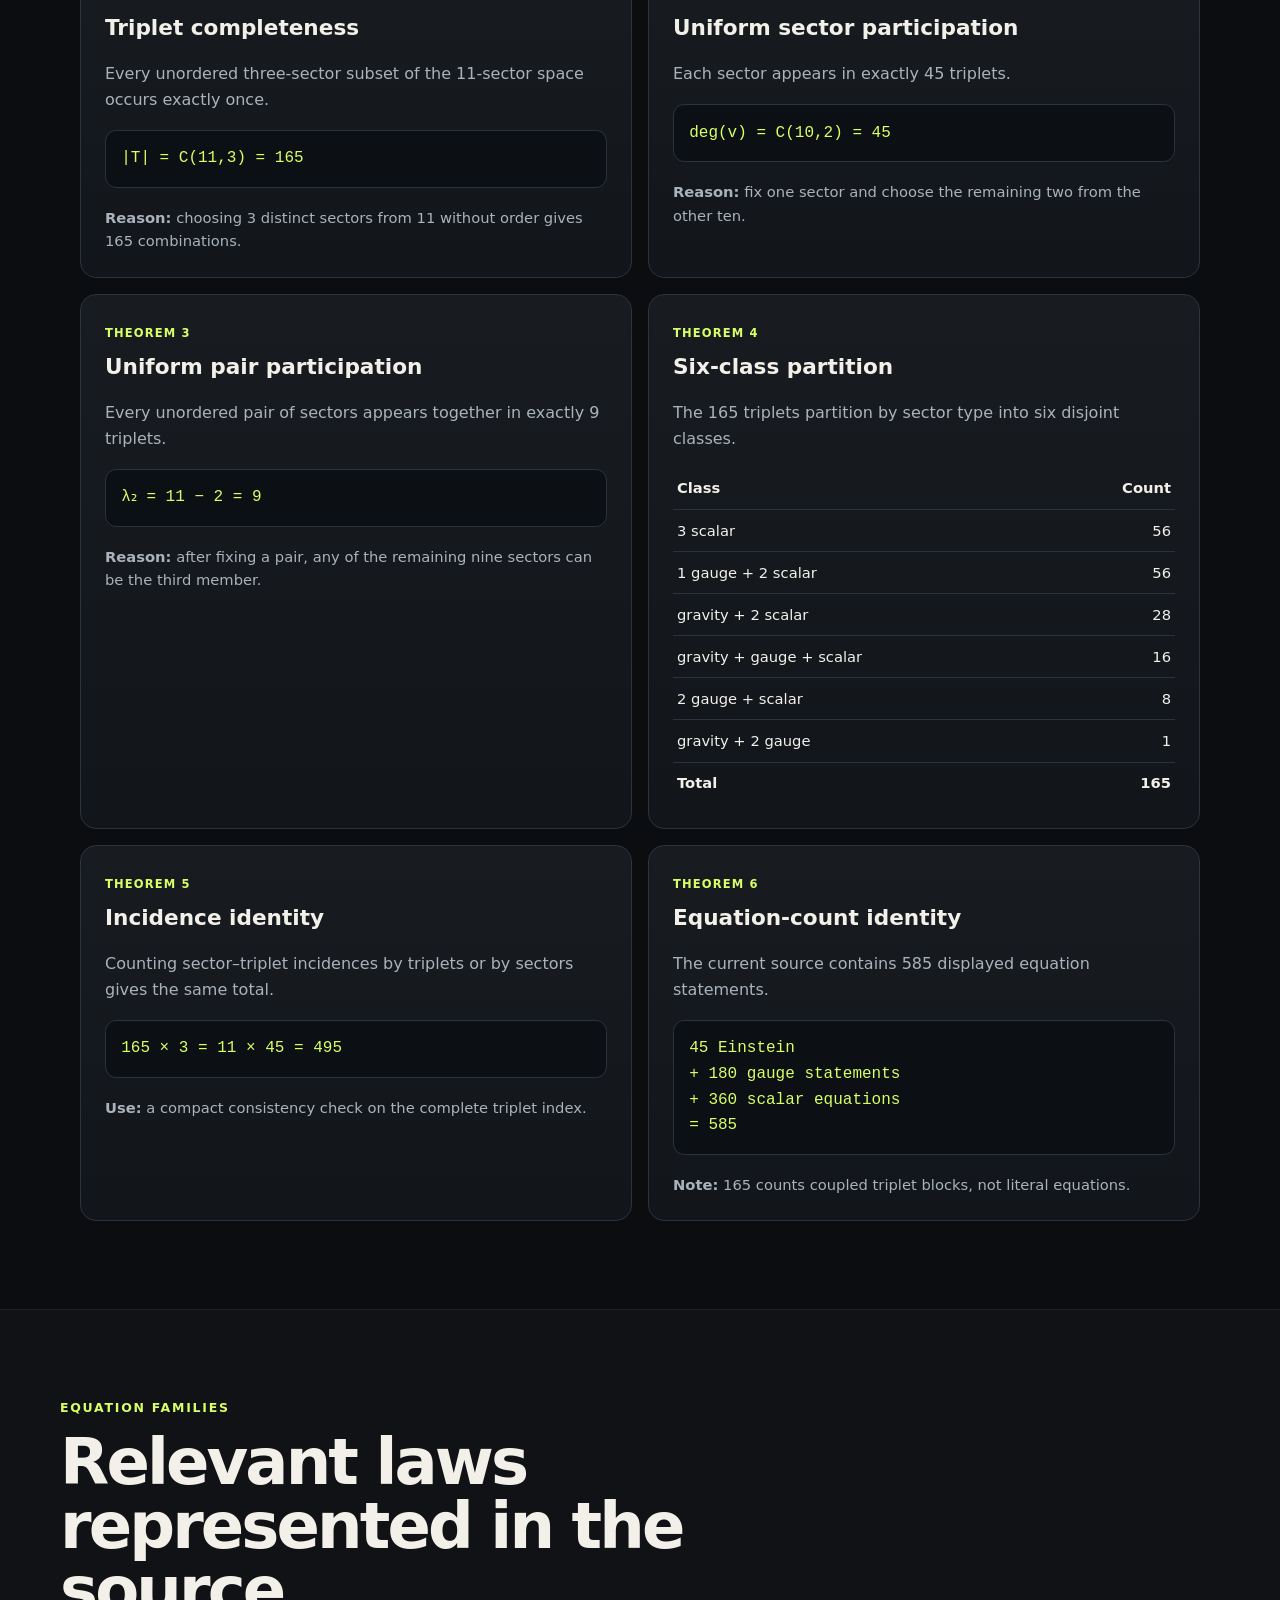
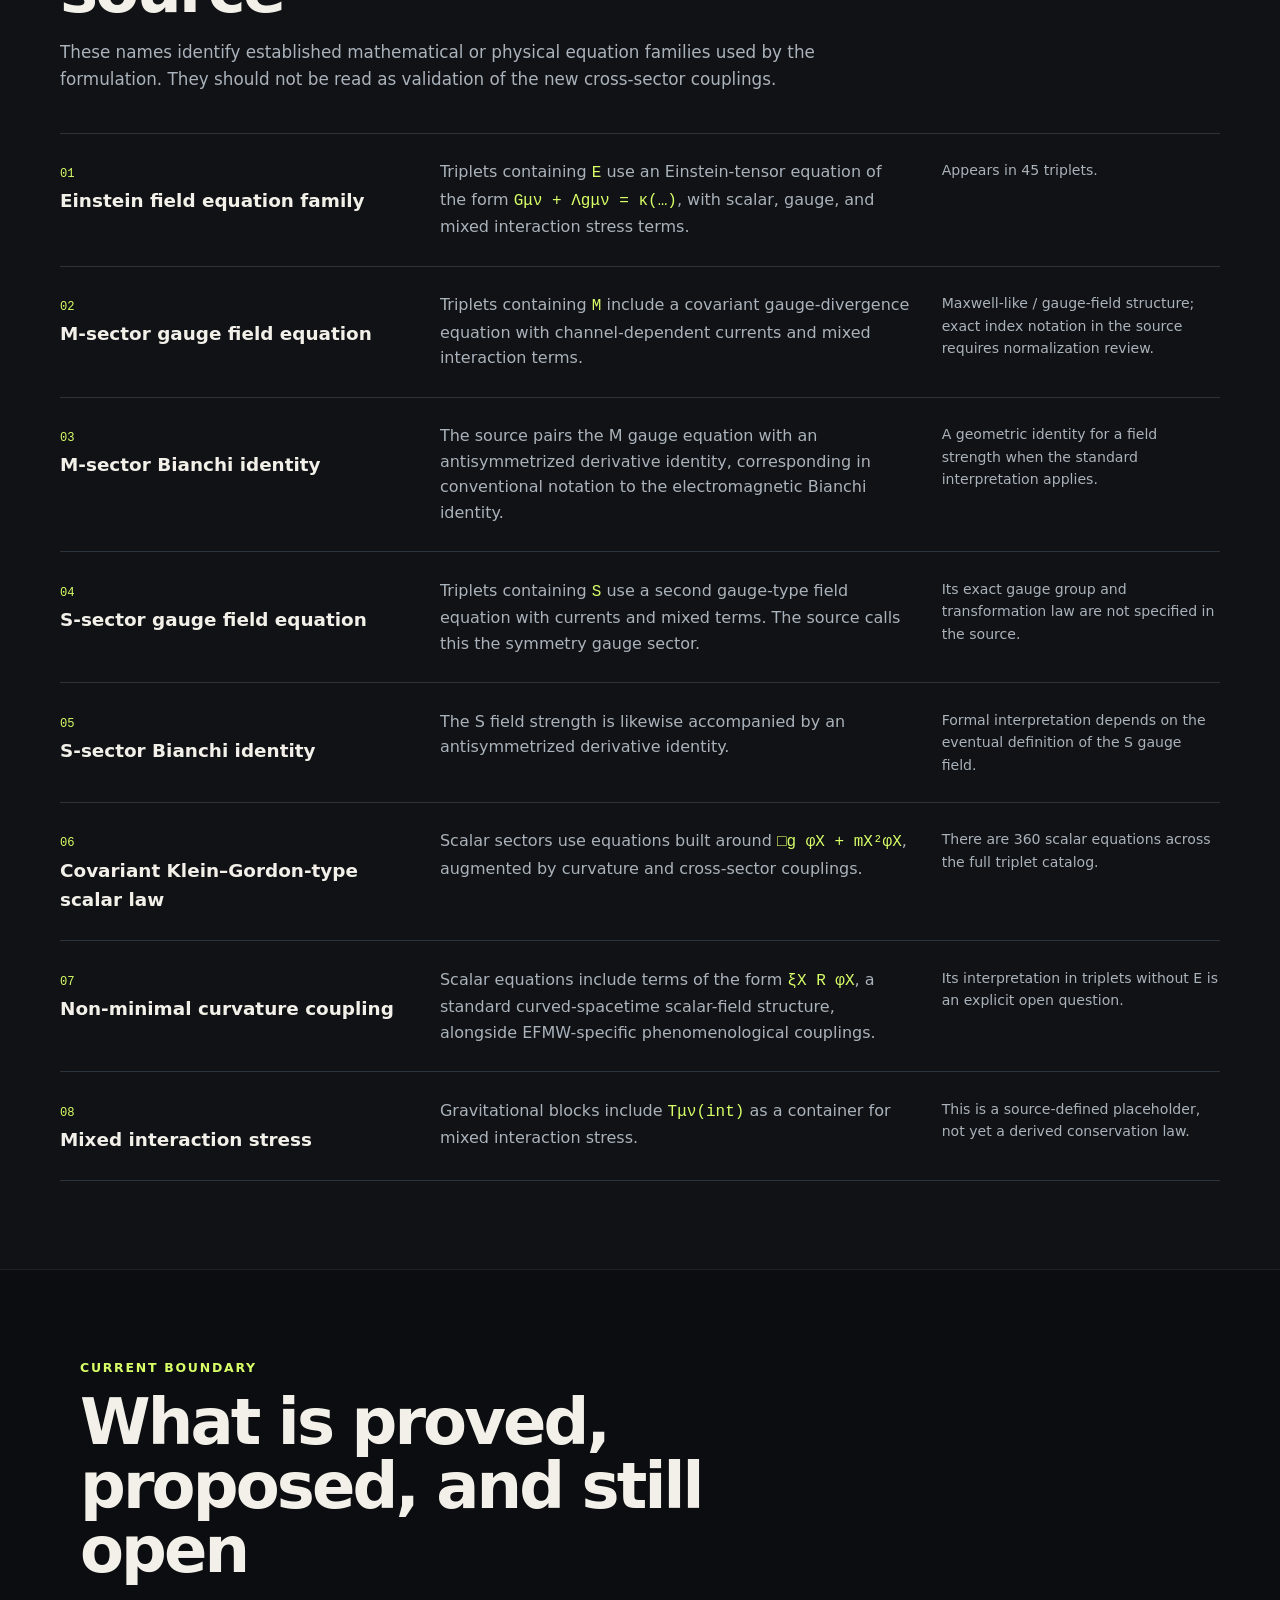
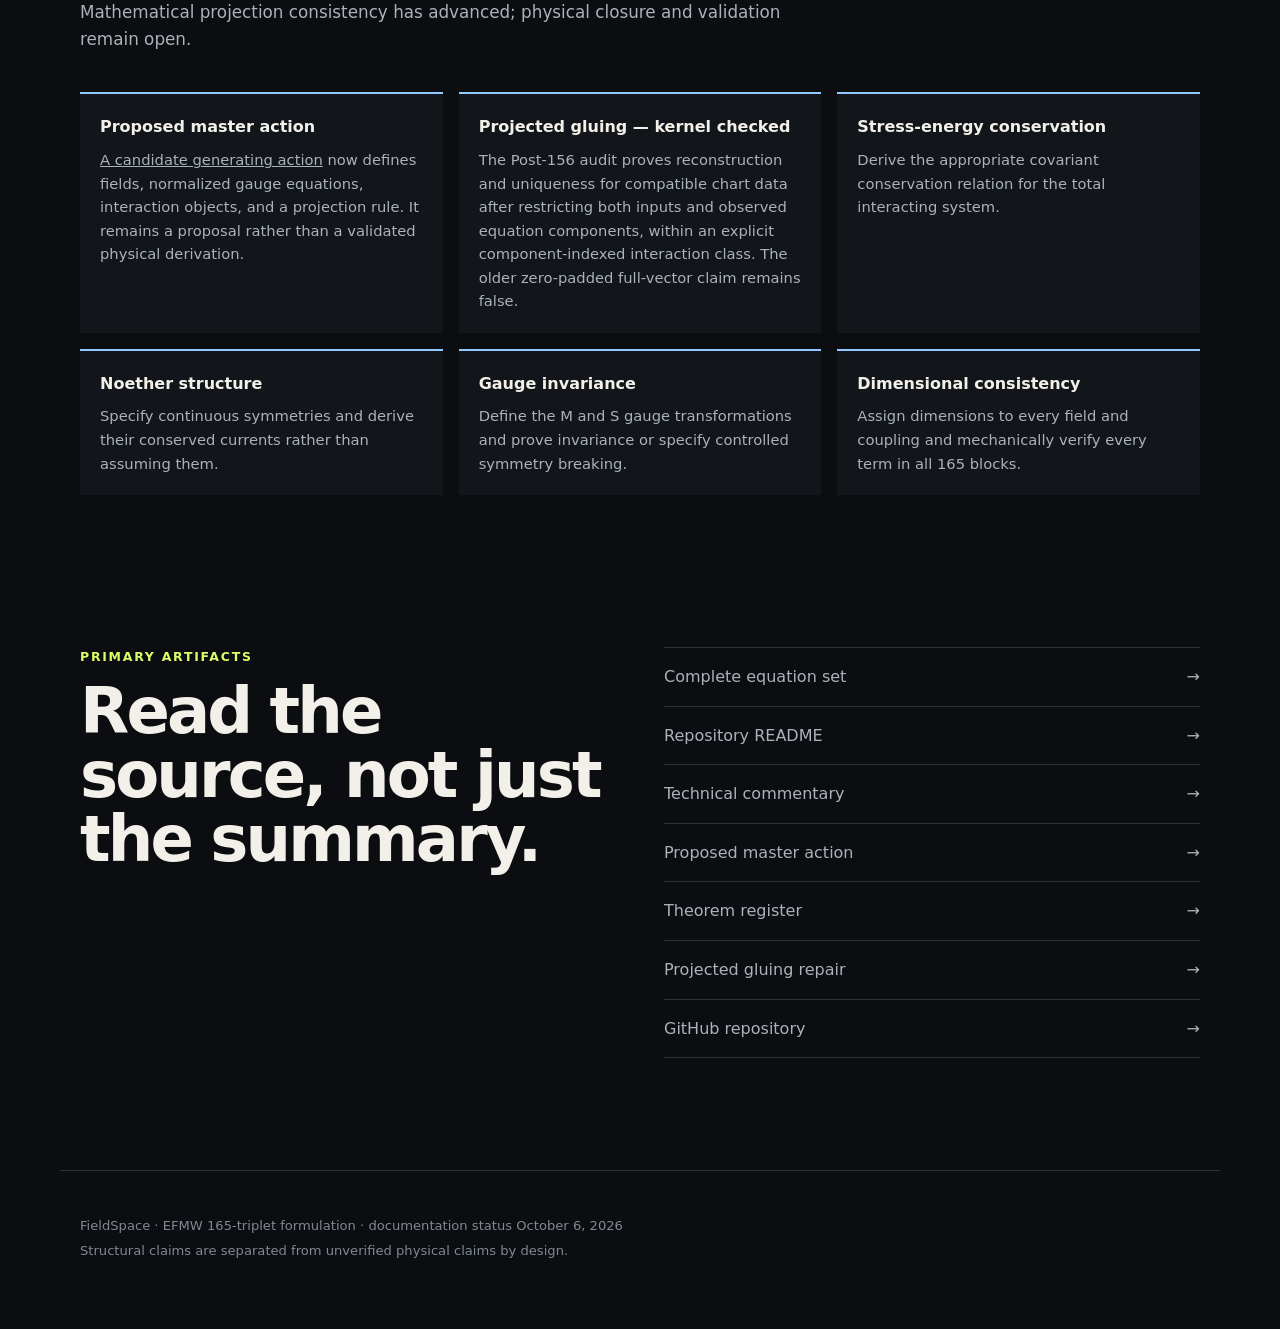
==== commit 5f37f77a: "Refresh shared repository navigation and recent-project links Link the README to verified Pages wher" ====
--- a/index.html
+++ b/index.html
@@ -9,8 +9,8 @@
 </head>
 <body>
 <!-- ENUMINOUS-NAV:START -->
-<style>#enuminous-network{display:block!important;position:relative!important;z-index:9999;isolation:isolate;width:100%!important;max-width:none!important;margin:0!important;padding:0!important;flex:0 0 auto;grid-column:1/-1;text-align:left!important;background:#101b2b!important;color:#edf3fb!important;border:0!important;border-bottom:1px solid #30435c!important;font:13px/1.4 system-ui,-apple-system,BlinkMacSystemFont,"Segoe UI",sans-serif!important;letter-spacing:normal!important;box-sizing:border-box!important}#enuminous-network *{box-sizing:border-box}#enuminous-network .en-row{display:flex;align-items:center;flex-wrap:wrap;gap:4px 8px;max-width:1500px;margin:0 auto;padding:9px 16px}#enuminous-network a,#enuminous-network summary{font:inherit!important;font-size:13px!important;font-weight:500!important;line-height:1.4!important;letter-spacing:normal!important;text-transform:none!important;color:#e2eaf5!important;background:transparent!important;border:0!important;border-radius:5px!important;box-shadow:none!important;text-decoration:none!important;white-space:normal;display:inline-block;padding:7px 8px!important;margin:0!important;cursor:pointer}#enuminous-network a:hover,#enuminous-network summary:hover{background:#253950!important;color:white!important}#enuminous-network a:focus-visible,#enuminous-network summary:focus-visible{outline:2px solid #8ddbcf!important;outline-offset:2px}#enuminous-network .en-brand{font-weight:800!important;color:#92e5d1!important;letter-spacing:.02em!important}#enuminous-network .en-links{display:flex;align-items:center;flex-wrap:wrap;gap:2px}#enuminous-network details{display:block;position:relative;margin:0;padding:0;border:0;background:transparent;color:inherit;font:inherit;box-shadow:none}#enuminous-network summary{display:list-item!important;list-style:disclosure-closed inside}#enuminous-network details[open]>summary{list-style-type:disclosure-open}#enuminous-network .en-pages{position:absolute;right:0;top:100%;width:min(360px,85vw);max-height:65vh;overflow:auto;overscroll-behavior:contain;background:#142238;border:1px solid #30435c;border-radius:8px;padding:8px;box-shadow:0 12px 32px #0006}#enuminous-network .en-pages a{display:block;overflow-wrap:anywhere}#enuminous-network .en-source{margin-left:auto!important;color:#b8c7da!important}@media(max-width:640px){#enuminous-network .en-row{padding:8px;gap:2px}#enuminous-network .en-links{order:3;width:100%;gap:0}#enuminous-network .en-links a{padding:6px 7px!important;font-size:12px!important}#enuminous-network .en-pages{left:0;right:auto;width:min(330px,80vw)}}</style>
-<div id="enuminous-network" role="navigation" aria-label="eNuminous repository network" data-version="1"><div class="en-row"><a class="en-brand" href="https://enuminous.github.io/EFMW/repositories.html">eNuminous</a><div class="en-links"><a href="https://enuminous.github.io/EFMW/">EFMW</a><a href="https://github.com/enuminous/Monolithic_102_EFMW">102 equations</a><a href="https://enuminous.github.io/FieldSpace/">165 triplets</a><a href="https://enuminous.github.io/Tortoise/">Zoo</a><a href="https://enuminous.github.io/Aristotle-102-Monolithic-Lean/">Lean</a><a href="https://enuminous.github.io/Archimedes-Engine/">Engine</a><a href="https://enuminous.github.io/medium/papers-essays-index.html">Papers</a><a href="https://github.com/enuminous/EFMW_Post156_Zoo_Audit/blob/main/portfolio/INTERLOCK_AUDIT.md">Audit</a></div><details><summary>All Pages</summary><div class="en-pages"><a href="https://enuminous.github.io/Archimedes-3D/">Archimedes-3D</a><a href="https://enuminous.github.io/Archimedes-Engine/">Archimedes-Engine</a><a href="https://enuminous.github.io/Archimedes-Field-Lab/">Archimedes-Field-Lab</a><a href="https://enuminous.github.io/Aristotle-102-Monolithic-Lean/">Aristotle-102-Monolithic-Lean</a><a href="https://enuminous.github.io/Aristotle-165-Einsteinian-Tensors/">Aristotle-165-Einsteinian-Tensors</a><a href="https://enuminous.github.io/Aristotle-Agreement-and-Surprise-Global-Equalibrium-from-Local-Repair/">Aristotle-Agreement-and-Surprise-Global-Equalibrium-from-Local-Repair</a><a href="https://enuminous.github.io/Aristotle_EFMW_Lean/">Aristotle_EFMW_Lean</a><a href="https://enuminous.github.io/Avenue5/">Avenue5</a><a href="https://enuminous.github.io/Borges-Library-CollapseOmega/">Borges-Library-CollapseOmega</a><a href="https://enuminous.github.io/Cadence-Zoo-Evidence/">Cadence-Zoo-Evidence</a><a href="https://enuminous.github.io/Coherence-Prediction-Engine/">Coherence-Prediction-Engine</a><a href="https://enuminous.github.io/EFMW/">EFMW</a><a href="https://enuminous.github.io/EFMW-Axioms/">EFMW-Axioms</a><a href="https://enuminous.github.io/EFMW-Constants-Problem/">EFMW-Constants-Problem</a><a href="https://enuminous.github.io/EFMW-Neutron-Star-Glitch-Resonance/">EFMW-Neutron-Star-Glitch-Resonance</a><a href="https://enuminous.github.io/EFMW-Scientific-Claims/">EFMW-Scientific-Claims</a><a href="https://enuminous.github.io/Emergentology/">Emergentology</a><a href="https://enuminous.github.io/FieldSpace/">FieldSpace</a><a href="https://enuminous.github.io/Mathematics-and-Elite-Squad-Dynamics/">Mathematics-and-Elite-Squad-Dynamics</a><a href="https://enuminous.github.io/medium/">medium</a><a href="https://enuminous.github.io/Medium2/">Medium2</a><a href="https://enuminous.github.io/Medium3/">Medium3</a><a href="https://enuminous.github.io/Tortoise/">Tortoise</a><a href="https://enuminous.github.io/Universal-Cognitive-Attractor/">Universal-Cognitive-Attractor</a><a href="https://enuminous.github.io/Verbinski-Protocol/">Verbinski-Protocol</a></div></details><a class="en-source" href="https://github.com/enuminous/FieldSpace">This repo</a></div></div>
+<style>#enuminous-network{display:block!important;position:relative!important;z-index:9999;isolation:isolate;width:100%!important;max-width:none!important;margin:0!important;padding:0!important;flex:0 0 auto;grid-column:1/-1;text-align:left!important;background:#101b2b!important;color:#edf3fb!important;border:0!important;border-bottom:1px solid #30435c!important;font:13px/1.4 system-ui,-apple-system,BlinkMacSystemFont,"Segoe UI",sans-serif!important;letter-spacing:normal!important;box-sizing:border-box!important}#enuminous-network *{box-sizing:border-box}#enuminous-network .en-row{display:flex;align-items:center;flex-wrap:wrap;gap:4px 8px;max-width:1500px;margin:0 auto;padding:9px 16px}#enuminous-network a,#enuminous-network summary{font:inherit!important;font-size:13px!important;font-weight:500!important;line-height:1.4!important;letter-spacing:normal!important;text-transform:none!important;color:#e2eaf5!important;background:transparent!important;border:0!important;border-radius:5px!important;box-shadow:none!important;text-decoration:none!important;white-space:normal;display:inline-block;padding:7px 8px!important;margin:0!important;cursor:pointer}#enuminous-network a:hover,#enuminous-network summary:hover{background:#253950!important;color:white!important}#enuminous-network a:focus-visible,#enuminous-network summary:focus-visible{outline:2px solid #8ddbcf!important;outline-offset:2px}#enuminous-network .en-brand{font-weight:800!important;color:#92e5d1!important;letter-spacing:.02em!important}#enuminous-network .en-links{display:flex;align-items:center;flex-wrap:wrap;gap:2px}#enuminous-network details{display:block;position:relative;margin:0;padding:0;border:0;background:transparent;color:inherit;font:inherit;box-shadow:none}#enuminous-network summary{display:list-item!important;list-style:disclosure-closed inside}#enuminous-network details[open]>summary{list-style-type:disclosure-open}#enuminous-network .en-pages{position:absolute;right:0;top:100%;width:min(360px,85vw);max-height:65vh;overflow:auto;overscroll-behavior:contain;background:#142238;border:1px solid #30435c;border-radius:8px;padding:8px;box-shadow:0 12px 32px #0006}#enuminous-network .en-pages a{display:block;overflow-wrap:anywhere}#enuminous-network .en-source{margin-left:auto!important;color:#b8c7da!important}@media(max-width:640px){#enuminous-network .en-row{padding:8px;gap:2px}#enuminous-network .en-links{order:3;width:100%;gap:0}#enuminous-network .en-links a{padding:6px 7px!important;font-size:12px!important}#enuminous-network details{position:static}#enuminous-network .en-pages{left:8px;right:8px;width:auto}}</style>
+<div id="enuminous-network" role="navigation" aria-label="eNuminous repository network" data-version="2"><div class="en-row"><a class="en-brand" href="https://enuminous.github.io/EFMW/repositories.html">eNuminous</a><div class="en-links"><a href="https://enuminous.github.io/EFMW/">EFMW</a><a href="https://github.com/enuminous/Monolithic_102_EFMW">102 equations</a><a href="https://enuminous.github.io/FieldSpace/">165 triplets</a><a href="https://enuminous.github.io/Tortoise/">Zoo</a><a href="https://enuminous.github.io/Aristotle-102-Monolithic-Lean/">Lean</a><a href="https://enuminous.github.io/Archimedes-Engine/">Engine</a><a href="https://enuminous.github.io/medium/papers-essays-index.html">Papers</a><a href="https://github.com/enuminous/EFMW_Post156_Zoo_Audit/blob/main/portfolio/INTERLOCK_AUDIT.md">Audit</a></div><details><summary>Recent</summary><div class="en-pages"><a href="https://enuminous.github.io/Oroboros/">Oroboros</a><a href="https://enuminous.github.io/P-NP/">P-NP</a><a href="https://enuminous.github.io/Research-Program/">Research-Program</a><a href="https://enuminous.github.io/I-Have-Guts/">I-Have-Guts</a><a href="https://enuminous.github.io/Wrights-Law/">Wrights-Law</a><a href="https://enuminous.github.io/Aristotle-eNuminous/">Aristotle-eNuminous</a><a href="https://enuminous.github.io/Multiverse-Simulator/">Multiverse-Simulator</a><a href="https://github.com/enuminous/accelerando-8192">accelerando-8192 · source</a><a href="https://enuminous.github.io/Codex-888/">Codex-888</a></div></details><details><summary>All Pages</summary><div class="en-pages"><a href="https://enuminous.github.io/Alchemy-of-Emergence/">Alchemy-of-Emergence</a><a href="https://enuminous.github.io/Archimedes-3D/">Archimedes-3D</a><a href="https://enuminous.github.io/Archimedes-Engine/">Archimedes-Engine</a><a href="https://enuminous.github.io/Archimedes-Field-Lab/">Archimedes-Field-Lab</a><a href="https://enuminous.github.io/Aristotle-102-Monolithic-Lean/">Aristotle-102-Monolithic-Lean</a><a href="https://enuminous.github.io/Aristotle-165-Einsteinian-Tensors/">Aristotle-165-Einsteinian-Tensors</a><a href="https://enuminous.github.io/Aristotle-Agreement-and-Surprise-Global-Equalibrium-from-Local-Repair/">Aristotle-Agreement-and-Surprise-Global-Equalibrium-from-Local-Repair</a><a href="https://enuminous.github.io/Aristotle-eNuminous/">Aristotle-eNuminous</a><a href="https://enuminous.github.io/Aristotle_EFMW_Lean/">Aristotle_EFMW_Lean</a><a href="https://enuminous.github.io/Avenue5/">Avenue5</a><a href="https://enuminous.github.io/Borges-Library-CollapseOmega/">Borges-Library-CollapseOmega</a><a href="https://enuminous.github.io/Cadence-Zoo-Evidence/">Cadence-Zoo-Evidence</a><a href="https://enuminous.github.io/Codex-888/">Codex-888</a><a href="https://enuminous.github.io/Coherence-Prediction-Engine/">Coherence-Prediction-Engine</a><a href="https://enuminous.github.io/EFMW/">EFMW</a><a href="https://enuminous.github.io/EFMW-Axioms/">EFMW-Axioms</a><a href="https://enuminous.github.io/EFMW-Constants-Problem/">EFMW-Constants-Problem</a><a href="https://enuminous.github.io/EFMW-Neutron-Star-Glitch-Resonance/">EFMW-Neutron-Star-Glitch-Resonance</a><a href="https://enuminous.github.io/EFMW-Scientific-Claims/">EFMW-Scientific-Claims</a><a href="https://enuminous.github.io/Emergentology/">Emergentology</a><a href="https://enuminous.github.io/FieldSpace/">FieldSpace</a><a href="https://enuminous.github.io/I-Have-Guts/">I-Have-Guts</a><a href="https://enuminous.github.io/Mathematics-and-Elite-Squad-Dynamics/">Mathematics-and-Elite-Squad-Dynamics</a><a href="https://enuminous.github.io/medium/">medium</a><a href="https://enuminous.github.io/Medium2/">Medium2</a><a href="https://enuminous.github.io/Medium3/">Medium3</a><a href="https://enuminous.github.io/Multiverse-Simulator/">Multiverse-Simulator</a><a href="https://enuminous.github.io/Oroboros/">Oroboros</a><a href="https://enuminous.github.io/P-NP/">P-NP</a><a href="https://enuminous.github.io/Research-Program/">Research-Program</a><a href="https://enuminous.github.io/Tortoise/">Tortoise</a><a href="https://enuminous.github.io/Universal-Cognitive-Attractor/">Universal-Cognitive-Attractor</a><a href="https://enuminous.github.io/Verbinski-Protocol/">Verbinski-Protocol</a><a href="https://enuminous.github.io/Wrights-Law/">Wrights-Law</a></div></details><a class="en-source" href="https://github.com/enuminous/FieldSpace/blob/main/README.md">README</a><a href="https://github.com/enuminous/FieldSpace">This repo</a></div></div>
 <!-- ENUMINOUS-NAV:END -->
 
   <header class="site-header">
